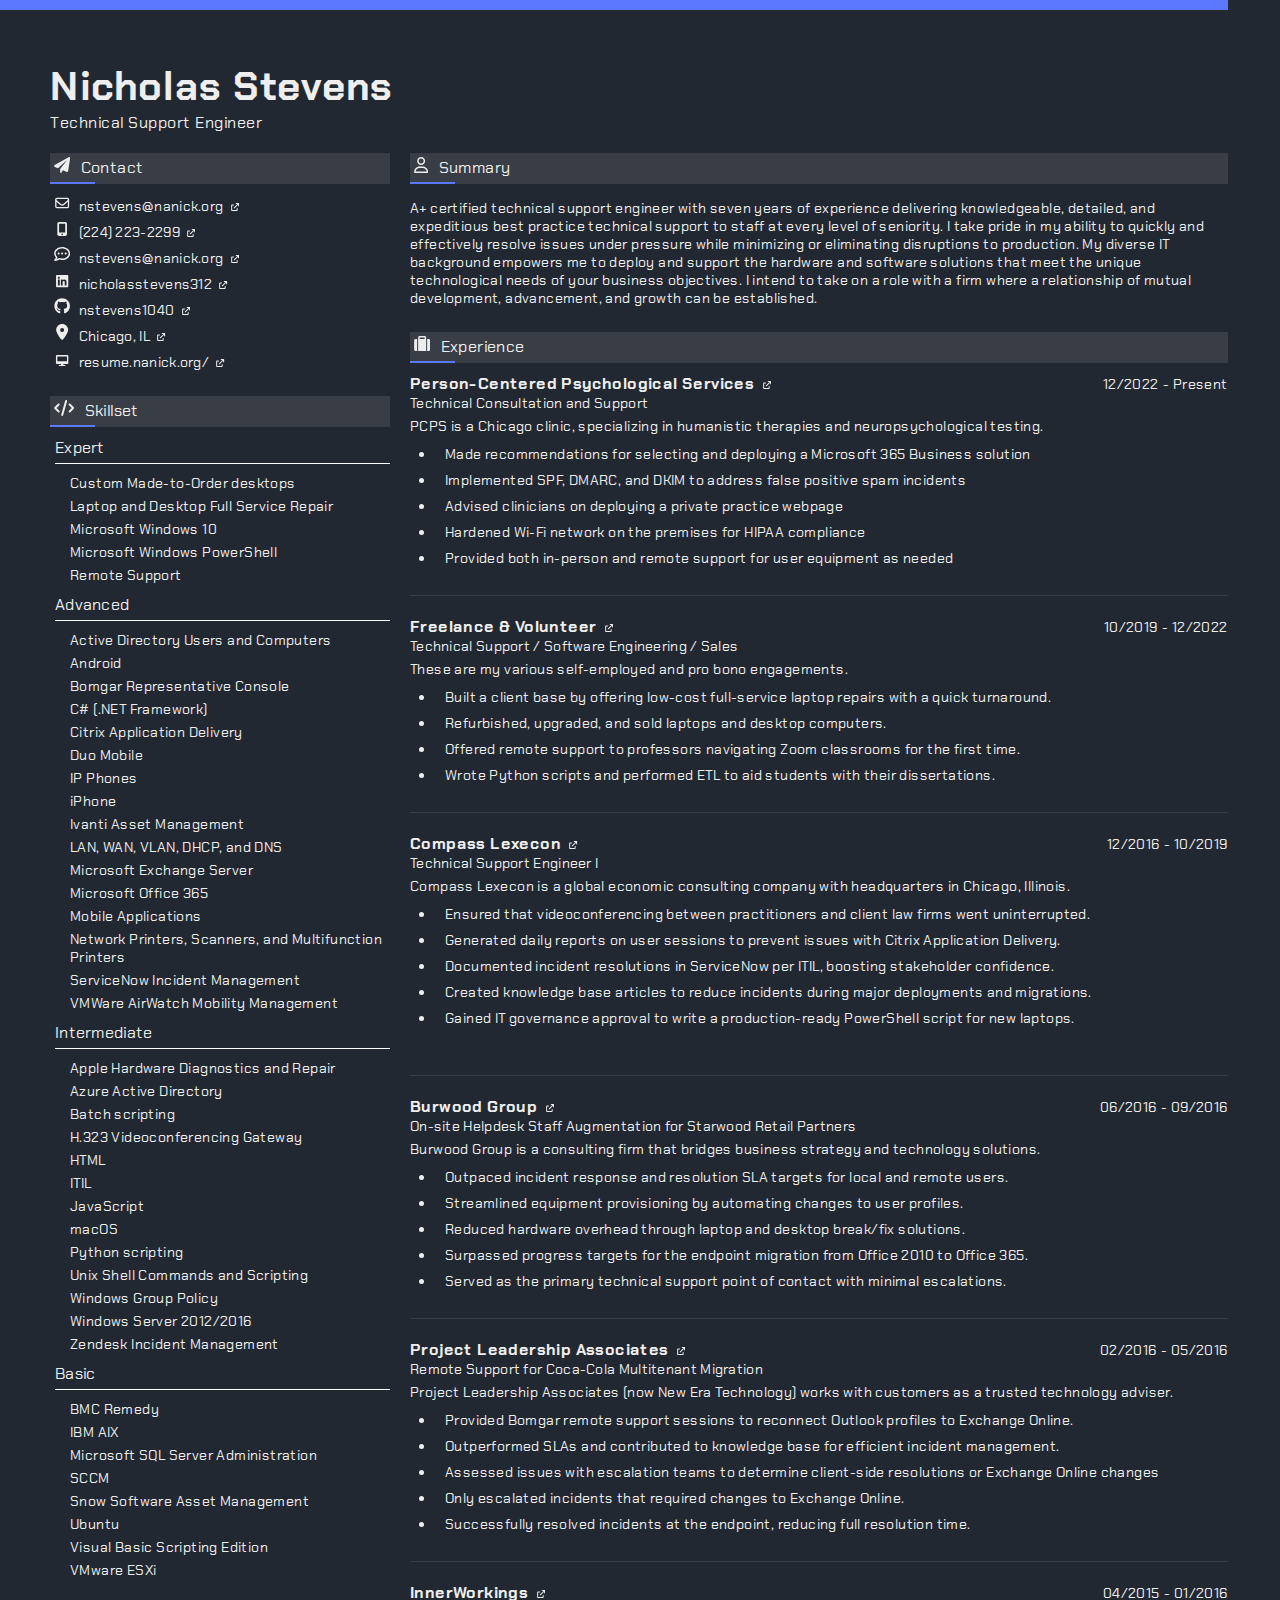
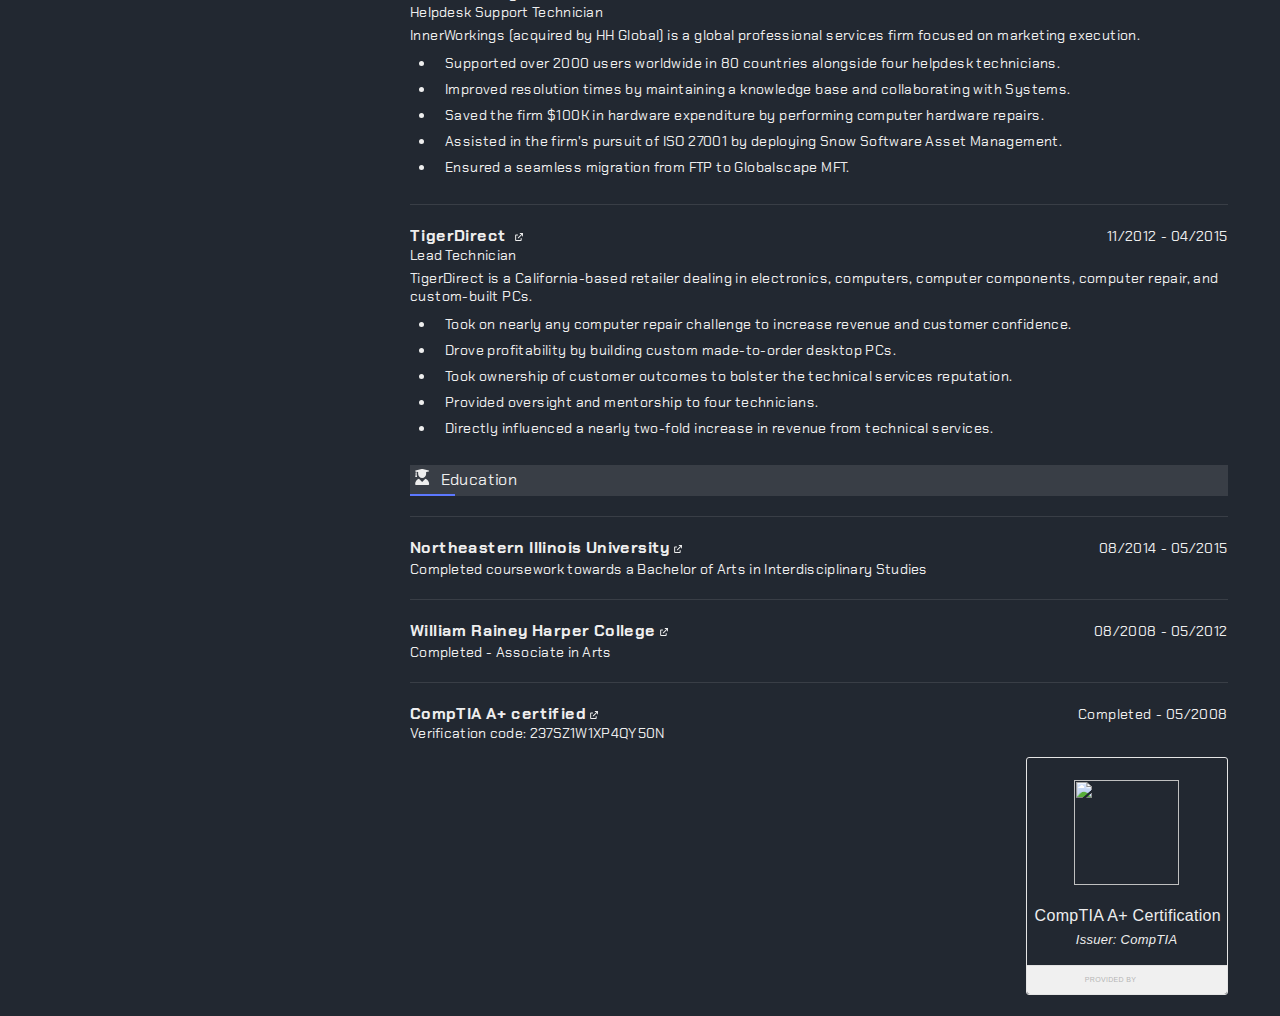
==== index.html @ 6ae489d4 "Update index.html" ====
<!DOCTYPE html>
<html lang="en">
    <head>
        <!-- Global site tag (gtag.js) - Google Analytics -->
        <script async src="https://www.googletagmanager.com/gtag/js?id=UA-203924071-1"></script>
        <script>
            window.dataLayer = window.dataLayer || [];
            function gtag() {
                dataLayer.push(arguments);
            }
            gtag('js', new Date());
            gtag('config', 'UA-203924071-1');
        </script>
        <!-- Google Tag Manager -->
        <script>
            (function(w, d, s, l, i) {
                w[l] = w[l] || [];
                w[l].push({
                    'gtm.start': new Date().getTime(),
                    event: 'gtm.js'
                });
                var f = d.getElementsByTagName(s)[0]
                  , j = d.createElement(s)
                  , dl = l != 'dataLayer' ? '&l=' + l : '';
                j.async = true;
                j.src = 'https://www.googletagmanager.com/gtm.js?id=' + i + dl;
                f.parentNode.insertBefore(j, f);
            }
            )(window, document, 'script', 'dataLayer', 'GTM-K867NHX');
        </script>
        <!-- End Google Tag Manager -->
        <meta charset="utf-8">
        <meta name="viewport" content="width=device-width, minimal-ui">
        <!--meta name="viewport" content="width=device-width,initial-scale=1"-->
        <title>Nicholas Stevens | Technical Support Engineer</title>
        <meta property="og:locale" content="en_US"/>
        <meta property="og:type" content="website"/>
        <meta property="og:title" content="Nicholas Stevens | Technical Support Engineer"/>
        <meta property="og:image" content="https://raw.githubusercontent.com/nstevens1040/resume/master/logo_preview_.png"/>
        <meta property="og:description" content="A+ certified technical support engineer with seven years of experience actively pursuing new opportunities!"/>
        <meta property="og:url" content="https://resume.nanick.org/"/>
        <meta itemprop="image" content="https://raw.githubusercontent.com/nstevens1040/resume/master/logo_preview_.png"/>
        <meta property="article:published_time" content="Thursday, September 14th, 2023, 9:03 PM"/>
        <meta property="article:modified_time" content="Thursday, September 14th, 2023, 9:03 PM"/>
        <meta property="article:tag" content="customer support,support customer support,tech and support,it support engineer,it engineer support,helpdesk tech,technical it support services,technical customer support,technical support and customer support,customer support and technical support,customer support technical support,technical support customer support,support tech,support technical,technical customer service,technical helpdesk support,customer help support,tech helpdesk,laptop technical,customer service computers,it support engineer i,helpdesk engineer,service support engineer,service and support engineer,support engineer role,customer support tech,customer support technical,support engineer to software engineer,engineering helpdesk,help with tech,it help tech,it helpdesk engineer,technical helpdesk,helpdesk support engineer,it support engineer role,support technical engineer,technical customer support engineer,technical and helpdesk support,tech helpdesk in,it support to software engineer,computer support engineer,laptop support engineer,from it support to software engineer,customer service roles in tech,technical support is,technical and support,it helpdesk support engineer,helpdesk tech com,customer service to tech,technical client support,computer help * tech,computer help tech,it support for engineering,support tech com,technical computer help"/>
        <meta property="twitter:locale" content="en_US"/>
        <meta property="twitter:type" content="article"/>
        <meta property="twitter:title" content="Nicholas Stevens | Technical Support Engineer"/>
        <meta property="twitter:description" content="A+ certified technical support engineer with seven years of experience actively pursuing new opportunities!"/>
        <meta property="twitter:url" content="https://resume.nanick.org/"/>
        <meta property="twitter:domain" content="resume.nanick.org"/>
        <meta name="twitter:card" content="summary_large_image"/>
        <meta name="twitter:image" content="https://raw.githubusercontent.com/nstevens1040/resume/master/logo_preview_.png"/>
        <meta name="title" content="Nicholas Stevens | Technical Support Engineer"/>
        <meta name="description" content="A+ certified technical support engineer with seven years of experience actively pursuing new opportunities!"/>
        <meta name="keywords" content="customer support,support customer support,tech and support,it support engineer,it engineer support,helpdesk tech,technical it support services,technical customer support,technical support and customer support,customer support and technical support,customer support technical support,technical support customer support,support tech,support technical,technical customer service,technical helpdesk support,customer help support,tech helpdesk,laptop technical,customer service computers,it support engineer i,helpdesk engineer,service support engineer,service and support engineer,support engineer role,customer support tech,customer support technical,support engineer to software engineer,engineering helpdesk,help with tech,it help tech,it helpdesk engineer,technical helpdesk,helpdesk support engineer,it support engineer role,support technical engineer,technical customer support engineer,technical and helpdesk support,tech helpdesk in,it support to software engineer,computer support engineer,laptop support engineer,from it support to software engineer,customer service roles in tech,technical support is,technical and support,it helpdesk support engineer,helpdesk tech com,customer service to tech,technical client support,computer help * tech,computer help tech,it support for engineering,support tech com,technical computer help"/>
        <meta name="abstract" content="A+ certified technical support engineer with seven years of experience actively pursuing new opportunities!"/>
        <meta name="classification" content="Nicholas Stevens | Technical Support Engineer"/>
        <meta name="format-detection" content="telephone=yes"/>
        <meta name="HandheldFriendly" content="True"/>
        <meta name="MobileOptimized" content="320"/>
        <meta http-equiv="Content-Style-Type" content="text/css"/>
        <meta http-equiv="Content-Script-Type" content="application/javascript"/>
        <meta http-equiv="X-UA-Compatible" content="IE=edge"/>
        <meta name="date" content="Sep. 14, 2023"/>
        <meta name="search_date" content="2023-09-14"/>
        <meta name="revised" content="Thursday, September 14th, 2023, 9:03 PM"/>
        <meta name="rating" content="General"/>
        <meta name="revisit-after" content="1 days"/>
        <meta name="target" content="all"/>
        <meta name="robots" content="index, follow"/>
        <meta http-equiv="Content-Type" content="text/html; charset=utf-8"/>
        <meta name="language" content="English"/>
        <meta name="copyright" content="Copyright 2023"/>
        <meta http-equiv="cache-control" content="no-cache"/>
        <meta http-equiv="Pragma" content="no-cache"/>
        <!--link rel="manifest" href="./app.manifest"-->
        <link rel="icon" href="[data-uri]">
        <meta property="article:author" content="Nicholas Stevens"/>
        <meta property="fb:app_id" content="353552240127622"/>
        <meta name="reply-to" content="nstevens@nanick.org">
        <meta name="city" content="Chicago">
        <meta name="country" content="USA">
        <meta name="distribution" content="global">
        <meta name="author" content="Nicholas Stevens, nstevens@nanick.org">
        <!--script type="application/javascript">
            document.addEventListener("DOMContentLoaded", ()=>{
                if ('serviceWorker'in navigator) {
                    navigator.serviceWorker.register('./sw.js').then(()=>{
                        console.log('Service Worker Registered');
                    }
                    );
                }
                let deferredPrompt;
                const addBtn = document.querySelector('.add-button');
                addBtn.style.display = 'none';
                //window.addEventListener('beforeinstallprompt', (e) => {
                //e.preventDefault();
                //deferredPrompt = e;
                //addBtn.style.display = 'block';
                //addBtn.addEventListener('click', () => {
                //addBtn.style.display = 'none';
                //deferredPrompt.prompt();
                //deferredPrompt.userChoice.then((choiceResult) => {
                //  if (choiceResult.outcome === 'accepted') {
                //    console.log('User accepted the A2HS prompt');
                //  } else {
                //    console.log('User dismissed the A2HS prompt');
                //  }
                //  deferredPrompt = null;
                //});
                //});
                //});
            }
            );
        </script-->
        <style>
            @font-face {
                font-family: 'Chakra Petch';
                font-style: normal;
                font-weight: 400;
                src: url("[data-uri]");
                /* IE9 Compat Modes */
                src: local(''), url('[data-uri]?#iefix') format('embedded-opentype'), /* IE6-IE8 */ url('[data-uri]') format('woff2'), /* Super Modern Browsers */ url('[data-uri]') format('woff'), /* Modern Browsers */ url('[data-uri]') format('truetype'), /* Safari, Android, iOS */ url('[data-uri]#ChakraPetch') format('svg');
                /* Legacy iOS */
            }
            @font-face {
                font-family: 'Chakra Petch';
                font-style: normal;
                font-weight: 700;
                src: url('[data-uri]');
                /* IE9 Compat Modes */
                src: local(''), url('[data-uri]?#iefix') format('embedded-opentype'), /* IE6-IE8 */ url('[data-uri]') format('woff2'), /* Super Modern Browsers */ url('[data-uri]') format('woff'), /* Modern Browsers */ url('[data-uri]') format('truetype'), /* Safari, Android, iOS */ url('[data-uri]#ChakraPetch') format('svg');
                /* Legacy iOS */
            }
            body {
                font-family: "Chakra Petch";
                font-weight: 400;
                /*background: rgb(57, 62, 70);*/
                background: #222831;
                /* background: #f8f8f8; */
                /* margin: 50px 0 100px; */
                margin: 0;
                letter-spacing: .3px;
                color: #39424B;
                width: 92vw;
                /* page-break-inside: avoid; */
            }
            #embedded-badge-c39e906f-0c99-4de5-8a5c-16847416fbd4 {
                height: 0px;
            }
            #badgecntnr {
                margin-top: 15px;
                display: block;
                margin-right: 0px;
                margin-left: auto;
                border: 1px solid #e5e5e5;
                color: #eeeeee;
                font-family: Helvetica, Arial, "Lucida Grande", sans-serif;
                font-size: .88rem;
                padding: 22px 0 0;
                text-align: center;
                -moz-border-radius: 3px;
                -webkit-border-radius: 3px;
                border-radius: 3px;
                max-width: 200px;
            }
            #badge {
                color: #eeeeee;
                text-align: center;
                margin: 0;
                padding: 0;
                border: 0;
                font: inherit;
                vertical-align: baseline;
            }
            #badge > a {
                text-align: center;
                margin: 0;
                padding: 0;
                border: 0;
                font: inherit;
                vertical-align: baseline;
                text-decoration: none;
            }
            #badge > a > img {
                text-align: center;
                width: 105px;
                aspect-ratio: auto 105 / 105;
                height: 105px;
                padding: 0;
                border: 0;
                font: inherit;
                vertical-align: baseline;
                margin: 0 0 22px;
            }
            #badge-name {
                text-align: center;
                padding: 0;
                border: 0;
                font: inherit;
                vertical-align: baseline;
                color: #eeeeee;
                display: block;
                font-size: 1rem;
                line-height: 1.1em;
                margin: 0 8px 8px;
                white-space: nowrap;
            }
            #badge-issuer {
                text-align: center;
                padding: 0;
                border: 0;
                font: inherit;
                vertical-align: baseline;
                color: #eeeeee;
                font-size: .81rem;
                font-style: italic;
                line-height: 1.1em;
                margin: 0 8px;
                max-width: 100%;
                overflow: hidden;
            }
            #provided {
                text-align: center;
                padding: 0;
                border: 0;
                font: inherit;
                vertical-align: baseline;
                background: #f0f0f0;
                border-top: 1px solid #e2e2e2;
                color: #b6b6b6;
                font-size: .44rem;
                line-height: 28px;
                margin: 18px 0 0;
                text-transform: uppercase;
                border-radius: 0 0 3px 3px;
            }
            #providedby {
                text-align: center;
                text-transform: uppercase;
                margin: 0;
                padding: 0;
                border: 0;
                font: inherit;
                vertical-align: baseline;
                color: #b6b6b6;
                text-decoration: none;
            }
            #credlyspan {
                text-align: center;
                text-transform: uppercase;
                color: #b6b6b6;
                margin: 0;
                padding: 0;
                border: 0;
                font: inherit;
                background-image: url(https://cdn.credly.com/assets/embed/credly-logo-gray-26f3f001281023f5109a67c9cc22c7005fa66a0619e37607a59d47c5c0efc872.svg);
                background-size: 30px 14px;
                background-position: left 6px;
                background-repeat: no-repeat;
                display: inline-block;
                height: 28px;
                text-indent: -99999px;
                vertical-align: middle;
                width: 30px;
            }
            h1, h2, h3, h4, h5, h6 {
                /* text-transform: uppercase; */
                margin: 0;
            }
            h1, h2, h3, h4, h5 {
                /* text-transform: uppercase; */
                margin: 0;
            }
            h1 {
                font-family: "Chakra Petch";
                font-weight: 700;
                font-size: 40px;
                letter-spacing: 1px;
            }
            h2 {
                font-family: "Chakra Petch";
                font-weight: 400;
                font-size: 16px;
                letter-spacing: .5px;
            }
            h3 {
                font-family: "Chakra Petch";
                font-weight: 400;
                font-size: 16px;
                letter-spacing: .4px;
                padding-top: 4px;
                padding-left: 2px;
                padding-right: 2px;
            }
            h3.bold {
                font-weight: 700;
            }
            h4 {
                font-family: "Chakra Petch";
                font-weight: 400;
                font-size: 14px;
            }
            h4.bold {
                font-weight: 700;
            }
            h5 {
                font-family: "Chakra Petch";
                font-weight: 400;
                font-size: 16px;
            }
            h5.italic {
                font-style: normal;
            }
            h6 {
                font-family: "Chakra Petch";
                font-weight: 400;
                font-size: 14px;
            }
            a {
                color: inherit;
                text-decoration: inherit;
            }
            a:hover, a:hover > i.fa-external-link, .info-tag-container a:hover .fa.fa-external-link {
                color: #2895F1;
            }
            .about-small-container {
                display: none;
            }
            a .fa-external-link {
                font-size: 8px;
                margin-left: 2px;
                vertical-align: text-top;
                color: #999;
            }
            p, li {
                font-weight: 400;
                font-size: 14px;
                /* font-size: 13px;
                font-weight: 200; */
                letter-spacing: .4px;
            }
            blockquote {
                font-size: 11px;
                font-family: "Chakra Petch";
                font-weight: 400;
                font-style: italic;
                margin: 10px 25px;
            }
            em {
                color: #999;
            }
            ul {
                margin: 10px 0 0;
                -webkit-padding-start: 25px;
                padding-inline-start: 25px; }
            ul li {
                padding-left: 10px;
            }
            ul.minimal {
                list-style: none;
                padding: 0;
            }
            ul.minimal li {
                margin-bottom: 3px;
                padding-left: 0;
            }
            ul.small li {
                margin-bottom: 5px;
                padding-left: 15px;
            }
            ul.small {
                list-style: none;
                padding: 0;
            }
            .skillbox {
                max-width: 380px;
                margin: 5px 0px 10px 5px;
                border-top: 1px solid #FFFFFF;
            }
            .skilllevel {
                margin: 10px 0px 0px 5px;
            }
            ul.two-column {
                -webkit-column-count: 2;
                -webkit-column-gap: 28px;
                -moz-column-count: 2;
                column-count: 2;
                -moz-column-gap: 28px;
                column-gap: 28px;
            }
            ul.two-column li {
                padding-left: 0;
                padding-bottom: 5px;
            }
            .container {
                padding-top: 20px;
                /* page-break-before: auto;
                page-break-after: auto; */
            }
            .skill {
                --fa-font-brands: normal 400 1em/1 "Font Awesome 6 Brands";
                --fa-font-regular: normal 400 1em/1 "Font Awesome 6 Free";
                --fa-font-solid: normal 900 1em/1 "Font Awesome 6 Free";
                font-family: "Chakra Petch";
                font-weight: 400;
                letter-spacing: .3px;
                color: #eeeeee;
                word-wrap: break-word;
                page-break-inside: avoid;
                /* padding-top: 20px; */
            }
            .keyline {
                width: 45px;
                /* margin: 8px 0 10px; */
                margin: 4px 0 10px;
                /* border-top: 1px solid #FF5701; */
                border-top: 2px solid #5C78FF;
            }
            .pull-left {
                float: left;
            }
            h3.bold.pull-left {
                padding: 0px 0px 0px 0px;
            }
            .pull-right {
                float: right;
            }
            h3.italic.pull-right {
                padding: 0;
            }
            .display-block {
                display: block;
            }
            .display-inline {
                display: inline;
            }
            .clearfix:after {
                content: "";
                display: table;
                clear: both;
            }
            .profile-pic img {
                height: 150px;
                width: 120px;
                border-radius: 10%;
                padding: 2px;
                border: 2px solid #FF5701;
                object-fit: cover;
                background: #FFFFFF;
                float: right;
            }
            .summary {
                font-weight: 400;
                font-size: 14px;
                margin: 5px 0 5px;
            }
            /* Layouts */
            .page {
                background: #222831;
                color: #eeeeee;
                /* width: 612px;*/
                min-height: 792px;
                display: block;
                margin: 0 auto;
                border-top: 10px solid #5C78FF;
                /* padding: 36px 22px 30px 34px;*/
                padding: 50px 0px 0px 50px;
                /* 50px calc(50px + 10%);*/
                /* box-shadow: 0 1px 10px rgba(0, 0, 0, 0.5); */
                width: 100%;
            }
            .page:after {
                content: "";
                display: table;
                clear: both;
            }
            .page1 {
                background: #222831;
                color: #eeeeee;
                /* min-height: 792px; */
                display: block;
                margin: 0 auto;
                /* border-top: 10px solid #5C78FF;
                padding: 50px;
                box-shadow: 0 1px 10px rgba(0, 0, 0, 0.5); */
            }
            div.work-container:nth-child(2) > div:nth-child(1) > section:nth-child(2) {
                margin-top: 0;
                padding-top: 0;
                border-top: none;
            }
            /* .page1:after {
                content: "";
                display: table;
                clear: both;
            } */
            .page2 {
                background: #222831;
                color: #eeeeee;
                /* min-height: 792px; */
                display: block;
                margin: 0 auto;
                /* padding: 50px;
                box-shadow: 0 1px 10px rgba(0, 0, 0, 0.5); */
            }
            /* .page2:after {
                content: "";
                display: table;
                clear: both;
            } */
            .page3 {
                background: #222831;
                color: #eeeeee;
                /* min-height: 792px; */
                display: block;
                margin: 0 auto 0 auto;
                padding-bottom: 0px;
                /* padding: 50px;
                box-shadow: 0 1px 10px rgba(0, 0, 0, 0.5); */
            }
            /* .page3:after {
                content: "";
                display: table;
                clear: both;
            } */
            .left-column, .profile-header {
                float: left;
                /* width: 60px; */
                width: 340px;
                /* margin-right: 20px; */
                margin-right: 20px;
                word-wrap: break-word;
            }
            .right-column, .profile-pic {
                width: auto;
                overflow: hidden;
                /* max-width: 950px; */
                max-width: 1100px;
                /* margin-right: 50px; */
                margin: 0 auto;
            }
            .item {
                /* margin-bottom: 15px; */
                margin-top: 20px;
                padding-top: 20px;
                border-top: 1px solid #393e46;
                page-break-inside: avoid;
                page-break-before: avoid;
                page-break-after: auto;
            }
            .title {
                background-color: #393e46;
                page-break-inside: avoid;
                page-break-after: avoid;
                page-break-before: avoid;
            }
            .title > i {
                float: left;
                padding-top: 4px;
                padding-left: 4px;
                padding-right: 4px;
            }
            .right-column > .container > .title {
                margin-bottom: 15px;
            }
            .gpa {
                border: 1px solid #FFFFFF;
                border-radius: 35%;
                padding: 2px;
                margin-left: 5px;
            }
            .skills-alt {
                display: none;
            }
            .about-alt-container {
                display: none;
            }
            .skillsection {
                --fa-font-brands: normal 400 1em/1 "Font Awesome 6 Brands";
                --fa-font-regular: normal 400 1em/1 "Font Awesome 6 Free";
                --fa-font-solid: normal 900 1em/1 "Font Awesome 6 Free";
                font-family: "Chakra Petch";
                font-weight: 400;
                letter-spacing: .3px;
                color: #eeeeee;
                word-wrap: break-word;
                /* margin-top: 20px;
                padding-top: 20px; */
                border-top: 1px solid #393e46;
            }
            /* .column1, .column2 {
                display: inline;
            } */
            .column1 {
                /* max-width: 185px; */
                float: left;
                padding: 0px;
                margin: 0px;
            }
            .column2 {
                max-width: 580px;
                margin: 0px 0px 0px 295px;
                padding: 0px;
            }
            .twocolumn {
                margin: 0px;
                padding: 0px;
            }
            .info-tag-container {
                page-break-inside: avoid;
            }
            .skillitem {
                padding: 0px 0px 3px 0px;
            }
            @media only screen and (max-width: 1507px) {
                .item > ul > li {
                    padding: 0px 0px 8px 10px;
                }
            }
            @media only screen and (max-width: 910px) {
                /* .itcright {
                    margin-left: 195px;
                }
                .column2 {
                    margin-left: 195px;
                } *//* #contact-list-alt {
                    padding-inline-start: 0px;
                    -webkit-column-count: 3;
                    -moz-column-count: 3;
                    column-count: 3;
                    column-gap: 15px;
                    -moz-column-gap: 15px;
                    column-width: 180px;
                    -moz-column-width: 180px;
                }
                #contact-list-alt li {
                    display: inline-block;
                    padding-left: 0px;
                    height: 18.91px;
                } */.empty {
                    display: block;
                }
                .last {
                    display: none;
                }
                .column1 {
                    max-width: 250px;
                    float: left;
                    padding: 0px;
                    margin: 0px;
                }
                .column2 {
                    max-width: 650px;
                    /* margin: 0px 0px 0px 365px; */
                    margin: 0px 0px 0px 265px;
                    padding: 0px;
                }
                .profile-header {
                    float: left;
                    width: 220px;
                    /* width: 340px; */
                    margin-right: 5px;
                    /* margin-right: 50px; */
                    word-wrap: break-word;
                }
                /* .column2 {
                    max-width: 580px;
                    margin: 0px 0px 0px 295px;
                    padding: 0px;
                } */
                .about-alt-container {
                    display: block;
                }
                .about-container {
                    display: none;
                }
                .skilllevel {
                    margin-block-end: 0px; margin-block-start: 0px; margin-inline-end: 0px; margin-inline-start: 0px; margin: 0px 0px 0px 5px;
                }
                /* .page {
                    padding: 35px;
                } */
                .page1 {
                    padding: 35px 35px 0 35px;
                }
                .page2 {
                    padding: 0 35px 0 35px;
                }
                .page3 {
                    padding: 0 35px 35px 35px;
                }
                .left-column, .right-column {
                    width: 100%;
                    margin: 0;
                }
                .skills-container {
                    display: none;
                }
                .skills-alt {
                    display: block;
                }
                .skills-alt > section > ul > li /*,.languages-container > ul > li */
                {
                    display: inline;
                }
                .skills-alt > section > ul > li > h6 /*,.languages-container > ul > li > h6 */
                {
                    padding-right: 10px;
                    display: inline;
                }
                .info-tag-container .info-text {
                    font-size: 13px !important;
                }
                .info-tag-container {
                    white-space: nowrap;
                }
                h3 {
                    font-size: 16px !important;
                }
                h4 {
                    font-size: 14px !important;
                }
                h6 {
                    font-size: 14px;
                }
                p, li {
                    font-size: 14px;
                }
                .item {
                    margin-top: 20px;
                    padding-top: 10px;
                    page-break-inside: avoid;
                    page-break-before: avoid;
                    page-break-after: auto;
                }
                h6.skillitem {
                    font-size: 12px;
                }
            }
            @media only screen and (max-width: 680px) {
                /* .itcright {
                    float: left;
                } */.empty {
                    display: block;
                }
                .last {
                    display: none;
                }
                .column1 {
                    max-width: 185px;
                    float: left;
                    padding: 0px;
                    margin: 0px;
                }
                .column2 {
                    max-width: 580px;
                    margin: 0px 0px 0px 215px;
                    padding: 0px;
                }
                /* .page {
                    width: 400px;
                } */
                html,body {
                    width: 100vw;
                }
                .page1 {
                    width: 480px;
                }
                .page2 {
                    width: 480px;
                }
                .page3 {
                    width: 480px;
                }
                .page {
                    width: 480px;
                    margin: 0;
                    padding: 0;
                }
                span.info-text {
                    font-size: 8px;
                }
                .about-alt-container {
                    display: none;
                }
                .about-container {
                    display: block;
                }
                h5 {
                    font-size: 14px;
                }
                h6.skillitem {
                    font-size: 12px;
                }
            }
            .startDate {
                font-size: 14px;
            }
            .endDate {
                font-size: 14px;
            }
            @media print {
                #pixelgif {
                    height: 0px;
                }
                .item:first-child, .title + .item {
                    margin-top: 0;
                    padding-top: 0;
                    border-top: none;
                }
                #badgecntnr {
                    margin-top: 10px;
                    display: block;
                    margin-right: 0px;
                    margin-left: auto;
                    border: 1px solid #000;
                    color: #000;
                    font-family: Helvetica, Arial, "Lucida Grande", sans-serif;
                    font-size: .88rem;
                    padding: 22px 0 0;
                    text-align: center;
                    -moz-border-radius: 3px;
                    -webkit-border-radius: 3px;
                    border-radius: 3px;
                    max-width: 160px;
                    max-height: 172px
                }
                h6.skillitem {
                    font-size: 11px;
                }
                #badge {
                    color: #000;
                    text-align: center;
                    margin: 0;
                    padding: 0;
                    border: 0;
                    font: inherit;
                    vertical-align: baseline;
                }
                #badge > a {
                    text-align: center;
                    margin: 0;
                    padding: 0;
                    border: 0;
                    font: inherit;
                    vertical-align: baseline;
                    text-decoration: none;
                }
                #badge > a > img {
                    text-align: center;
                    width: 84px;
                    aspect-ratio: auto 84 / 84;
                    height: 84px;
                    padding: 0;
                    border: 0;
                    font: inherit;
                    vertical-align: baseline;
                    margin: 0 0 22px;
                }
                #badge-name {
                    text-align: center;
                    padding: 0;
                    border: 0;
                    font: inherit;
                    vertical-align: baseline;
                    color: #000;
                    display: block;
                    font-size: 0.77rem;
                    line-height: 0.88em;
                    margin: 0 5px 5px;
                    white-space: nowrap;
                    min-width: 150px;
                }
                #badge-issuer {
                    text-align: center;
                    padding: 0;
                    border: 0;
                    font: inherit;
                    vertical-align: baseline;
                    color: #000;
                    font-size: 0.648rem;
                    font-style: italic;
                    line-height: 0.88em;
                    margin: 0 5px;
                    max-width: 100%;
                    overflow: hidden;
                }
                #provided {
                    text-align: center;
                    padding: 0;
                    border: 0;
                    font: inherit;
                    vertical-align: baseline;
                    background: #f0f0f0;
                    border-top: 1px solid #e2e2e2;
                    color: #000;
                    font-size: 0.352rem;
                    line-height: 22.4px;
                    margin: 12px 0 0;
                    text-transform: uppercase;
                    border-radius: 0 0 3px 3px;
                }
                #providedby {
                    text-align: center;
                    text-transform: uppercase;
                    margin: 0;
                    padding: 0;
                    border: 0;
                    font: inherit;
                    vertical-align: baseline;
                    color: #000;
                    text-decoration: none;
                }
                #credlyspan {
                    text-align: center;
                    text-transform: uppercase;
                    color: #000;
                    margin: 0;
                    padding: 0;
                    border: 0;
                    font: inherit;
                    background-image: url(https://cdn.credly.com/assets/embed/credly-logo-gray-26f3f001281023f5109a67c9cc22c7005fa66a0619e37607a59d47c5c0efc872.svg);
                    background-size: 24px 11.2px;
                    background-position: left 6px;
                    background-repeat: no-repeat;
                    display: inline-block;
                    height: 22.4px;
                    text-indent: -99999px;
                    vertical-align: middle;
                    width: 24px;
                }
                .item > ul > li {
                    padding: 0px 0px 8px 0px;
                }
                .empty {
                    display: none;
                }
                .skillbox {
                    border-top: 1px solid black;
                }
                .about-alt-container {
                    display: block;
                }
                .about-container {
                    display: none;
                }
                body {
                    margin: 0;
                    background: #FFFFFF;
                    color: #000;
                }
                main {
                    background: #FFFFFF !important;
                    color: black !important;
                    padding: 0px 0px 0px 0px !important;
                }
                /* .page {
                    color: #000;
                    width: 100%;
                    height: 100%;
                    margin: 0;
                    padding: 35px 0 35px;
                    /* 35px  35px;
                    box-shadow: none;
                } */
                .page1 {
                    color: #000;
                    width: 100%;
                    height: 100%;
                    margin: 0;
                    padding: 35px 0 35px;
                    /* 35px  35px; */
                    box-shadow: none;
                }
                .page2 {
                    color: #000;
                    width: 100%;
                    height: 100%;
                    margin: 0;
                    padding: 35px 0 35px;
                    /* 35px  35px; */
                    box-shadow: none;
                }
                .page3 {
                    color: #000;
                    width: 100%;
                    height: 100%;
                    margin: 0;
                    padding: 35px 0 35px;
                    /* 35px  35px; */
                    box-shadow: none;
                }
                .title {
                    background-color: #393e46;
                    color: #FFFFFF;
                }
                .keyline {
                    width: 45px;
                    margin: 4px 0 10px;
                    border-top: 2px solid #5C78FF;
                }
                .page1 .resume-header, .page1 .resume-content {
                    padding: 0px 0px 0px 0px;
                }
                .page2 .resume-header, .page2 .resume-content {
                    padding: 0px 0px 0px 0px;
                }
                .page3 .resume-header, .page3 .resume-content {
                    padding: 0px 0px 0px 0px;
                }
                /* .page .resume-header, .page .resume-content {
                    padding: 0px 0px 0px 0px;
                } */
                .container > section {
                    page-break-inside: avoid;
                }
                .left-column {
                    width: 250px;
                }
                .fa-external-link {
                    display: none;
                }
                .gpa {
                    border: 1px solid #393e46;
                    margin-left: 10px;
                }
                .skilllevel {
                    margin-block-end: 0px; margin-block-start: 0px; margin-inline-end: 0px; margin-inline-start: 0px; margin: 0px 0px 0px 5px;
                }
                /* .page {
                    padding: 0px 0px 0px 0px;
                } */
                .page1 {
                    padding: 0px 0px 0px 0px;
                }
                .page2 {
                    padding: 0px 0px 0px 0px;
                }
                .page3 {
                    padding: 0px 0px 0px 0px;
                }
                .left-column, .right-column {
                    width: 100%;
                    margin: 0;
                }
                .skills-container {
                    display: none;
                }
                .skills-alt {
                    display: block;
                    background: white;
                    color: black;
                }
                .skills-alt > section > ul > li {
                    display: inline;
                }
                .skills-alt > section > ul > li > h6 {
                    padding-right: 10px;
                    display: inline;
                }
                .info-tag-container .info-text {
                    font-size: 10.8333333333333px !important;
                }
                .item {
                    padding-top: 10px;
                    margin: 20px 0px 10px 0px;
                }
                .skill {
                    --fa-font-brands: normal 400 1em/1 "Font Awesome 6 Brands";
                    --fa-font-regular: normal 400 1em/1 "Font Awesome 6 Free";
                    --fa-font-solid: normal 900 1em/1 "Font Awesome 6 Free";
                    font-family: "Chakra Petch";
                    font-weight: 400;
                    letter-spacing: .3px;
                    color: black;
                    word-wrap: break-word;
                    page-break-inside: avoid;
                }
                .startDate {
                    font-size: 12px;
                }
                .endDate {
                    font-size: 12px;
                }
                .resume-content {
                    max-width: 850px;
                }
                .column1 {
                    max-width: 350px;
                }
                .column2 {
                    margin: 0px 0px 0px 365px;
                    max-width: 650px;
                    padding: 0px;
                }
                p, li {
                    font-weight: 400;
                    font-size: 13px;
                    /* font-size: 13px;
                    font-weight: 200; */
                    letter-spacing: .4px;
                }
                h1 {
                    font-family: "Chakra Petch";
                    font-weight: 700;
                    font-size: 37px;
                    letter-spacing: 1px;
                }
                h2 {
                    font-family: "Chakra Petch";
                    font-weight: 400;
                    font-size: 15px;
                    letter-spacing: .5px;
                }
                h3 {
                    font-family: "Chakra Petch";
                    font-weight: 400;
                    font-size: 15px;
                    letter-spacing: .4px;
                    padding-top: 4px;
                    padding-left: 2px;
                    padding-right: 2px;
                }
                h4 {
                    font-family: "Chakra Petch";
                    font-weight: 400;
                    font-size: 13px;
                }
                h5 {
                    font-family: "Chakra Petch";
                    font-weight: 400;
                    font-size: 15px;
                }
                h6 {
                    font-family: "Chakra Petch";
                    font-weight: 400;
                    font-size: 13px;
                }
            }
            /* Components */
            .info-tag-container {
                margin-bottom: 5px;
                white-space: nowrap;
            }
            .info-tag-container .fa {
                font-size: 14px;
                width: 12px;
                margin-right: 5px;
                text-align: center;
                vertical-align: middle;
            }
            .info-tag-container .fa.fa-map-marker {
                font-size: 16px;
            }
            .info-tag-container .fa.fa-mobile {
                font-size: 18px;
            }
            .info-tag-container .fa.fa-envelope-o {
                font-size: 12px;
            }
            .info-tag-container .fa.fa-desktop {
                font-size: 11px;
            }
            .info-tag-container .fa.fa-external-link {
                width: auto;
                font-size: 8px;
                margin-left: 2px;
                vertical-align: text-top;
                color: #999;
            }
            .info-tag-container .info-text {
                font-size: 14px !important;
                display: inline;
                vertical-align: middle;
                /* text-transform: uppercase; */
                /* width: 139px; */
            }
            .references-container .fa {
                font-size: 14px;
            }
            .inline-block {
                display: inline-block;
            }
            svg {
                margin: 0px 4px 0px 4px;
            }
            #pixelgif {
                opacity: 0;
                height: 0px;
            }
            .add-button {
                position: absolute;
                top: 1px;
                left: 1px;
            }
            #contact-list-alt {
                width: 100%;
            }
            @page {
                margin: 0.3in 0.3in 0in 0.3in;
                size: A4;
                border-top: 2px solid #FFFFFF;
            }
        </style>
        <!-- Meta Pixel Code -->
        <script>
            !function(f, b, e, v, n, t, s) {
                if (f.fbq)
                    return;
                n = f.fbq = function() {
                    n.callMethod ? n.callMethod.apply(n, arguments) : n.queue.push(arguments)
                }
                ;
                if (!f._fbq)
                    f._fbq = n;
                n.push = n;
                n.loaded = !0;
                n.version = '2.0';
                n.queue = [];
                t = b.createElement(e);
                t.async = !0;
                t.src = v;
                s = b.getElementsByTagName(e)[0];
                s.parentNode.insertBefore(t, s)
            }(window, document, 'script', 'https://connect.facebook.net/en_US/fbevents.js');
            fbq('init', '1855278087994475');
            fbq('track', 'PageView');
        </script>
        <noscript>
            <img height="1" width="1" style="display:none" src="https://www.facebook.com/tr?id=1855278087994475&ev=PageView&noscript=1"/>
        </noscript>
        <!-- End Meta Pixel Code -->
        <script type="application/ld+json">
            {
                "@context": "https://schema.org",
                "@graph": [
                    {
                        "@type": "WebPage",
                        "@id": "https://resume.nanick.org/",
                        "url": "https://resume.nanick.org/",
                        "specialty": "Nicholas Stevens is an A+ certified technical support engineer with seven years of experience delivering knowledgeable, detailed, and expeditious best practice technical support to staff at every level of seniority.",
                        "mainContentOfPage": {
                            "@context": "http://schema.org/",
                            "@type": "WebPageElement",
                            "@id": "https://resume.nanick.org/#WebPageElement",
                            "cssSelector": ".body-content"
                        },
                        "name": "Nicholas Stevens | Technical Support Engineer",
                        "isPartOf": {
                            "@id": "https://resume.nanick.org/#website"
                        },
                        "about": {
                            "@id": "https://resume.nanick.org/#Person"
                        },
                        "primaryImageOfPage": {
                            "@id": "https://resume.nanick.org/#primaryimage"
                        },
                        "image": {
                            "@id": "https://resume.nanick.org/#primaryimage"
                        },
                        "datePublished": "2022-12-09T04:25:57+00:00",
                        "dateModified": "2022-12-09T04:25:57+00:00",
                        "lastReviewed": "2022-12-09T04:25:57+00:00",
                        "description": "A+ certified technical support engineer with seven years of experience delivering knowledgeable, detailed, and expeditious best practice technical support to staff at every level of seniority.",
                        "inLanguage": "en-US",
                        "potentialAction": [
                            {
                                "@type": "ReadAction",
                                "@id": "https://resume.nanick.org/#ReadAction",
                                "target": [
                                    "https://resume.nanick.org/"
                                ]
                            }
                        ],
                        "audience": {
                            "@type": "Audience",
                            "@id": "https://resume.nanick.org/#Audience",
                            "name": "Talent Acquisition"
                        },
                        "author": {
                            "@type": "person",
                            "@id": "https://resume.nanick.org/#Person",
                            "name": "Nicholas Stevens",
                            "url": "https://resume.nanick.org/",
                            "hasCredential": [
                                {
                                    "@type": "EducationalOccupationalCredential",
                                    "@id": "https://resume.nanick.org/#EducationalOccupationalCredential",
                                    "credentialCategory": "Associate degree"
                                },
                                {
                                    "@type": "EducationalOccupationalCredential",
                                    "@id": "https://resume.nanick.org/#EducationalOccupationalCredential",
                                    "name": "CompTIA A+",
                                    "url": "https://www.comptia.org/certifications/a",
                                    "description": "CompTIA A+ is the only industry recognized credential with performance testing to prove pros can think on their feet to perform critical IT support tasks. It is trusted by employers around the world to identify the go-to person in end point management & technical support roles. CompTIA A+ appears in more tech support job listings than any other IT credential.",
                                    "credentialCategory": {
                                        "@type": "DefinedTerm",
                                        "@id": "http://purl.org/ctdl/terms/Certification",
                                        "name": "Certification",
                                        "inDefinedTermSet": {
                                            "@type": "DefinedTermSet",
                                            "@id": "http://purl.org/ctdl/terms/",
                                            "name": "Credential Transparency Description Language"
                                        }
                                    }
                                }
                            ],
                            "image": "https://raw.githubusercontent.com/nstevens1040/resume/master/logo_preview_.png",
                            "address": {
                                "@type": "PostalAddress",
                                "@id": "https://resume.nanick.org/#PostalAddress",
                                "addressLocality": "Chicago",
                                "addressRegion": "IL",
                                "addressCountry": "USA"
                            },
                            "alumniOf": [
                                {
                                    "@type": "CollegeOrUniversity",
                                    "@id": "https://resume.nanick.org/#CollegeOrUniversity",
                                    "name": "William Rainey Harper College",
                                    "sameAs": "https://harpercollege.edu/"
                                }
                            ],
                            "email": "nstevens@nanick.org",
                            "telephone": "+1 (224) 223-2299",
                            "sameAs": [
                                "https://github.com/nstevens1040",
                                "https://www.linkedin.com/in/nicholasstevens312/"
                            ]
                        }
                    },
                    {
                        "@type": "ImageObject",
                        "inLanguage": "en-US",
                        "@id": "https://resume.nanick.org/#primaryimage",
                        "url": "https://raw.githubusercontent.com/nstevens1040/resume/master/logo_preview_.png",
                        "contentUrl": "https://raw.githubusercontent.com/nstevens1040/resume/master/logo_preview_.png",
                        "width": 1920,
                        "height": 1080
                    },
                    {
                        "@context": "http://schema.org",
                        "@type": "WebSite",
                        "@id": "https://resume.nanick.org/#website",
                        "additionalType": [
                            "CreativeWork",
                            "Person"
                        ],
                        "url": "https://resume.nanick.org",
                        "name": "Nicholas Stevens | Technical Support Engineer",
                        "headline": "Nicholas Stevens | Technical Support Engineer",
                        "image": "https://raw.githubusercontent.com/nstevens1040/resume/master/logo_preview_.png",
                        "inLanguage": "en-US",
                        "author": {
                            "@id": "https://resume.nanick.org/#Person"
                        },
                        "description": "Nicholas Stevens is an A+ certified technical support engineer with seven years of experience delivering knowledgeable, detailed, and expeditious best practice technical support to staff at every level of seniority.",
                        "isFamilyFriendly": "http://schema.org/True",
                        "contentRating": "NR",
                        "potentialAction": [
                            {
                                "@type": "SearchAction",
                                "target": {
                                    "@type": "EntryPoint",
                                    "urlTemplate": "https://resume.nanick.org/?s={search_term_string}"
                                },
                                "query-input": "required name=search_term_string"
                            }
                        ],
                        "keywords": [
                            "nicholas",
                            "stevens",
                            "nick",
                            "candidate",
                            "looking",
                            "for",
                            "work",
                            "resume",
                            "IT",
                            "remote",
                            "technical",
                            "support",
                            "engineer",
                            "systems",
                            "administrator",
                            "chicago",
                            "il"
                        ]
                    }
                ]
            }</script>
    </head>
    <body class="body-content">
        <!-- Google Tag Manager (noscript) -->
        <noscript>
            <iframe src="https://www.googletagmanager.com/ns.html?id=GTM-K867NHX" height="0" width="0" style="display:none;visibility:hidden"></iframe>
        </noscript>
        <!-- End Google Tag Manager (noscript) -->
        <!-- <img id="pixelgif" alt="pixelgif" src="https://nanick.org/pixel.gif"/> -->
        <!--button class="add-button">Add to home screen</button-->
        <main class="page">
            <main id="resume" class="page1">
                <header class="resume-header clearfix">
                    <h1 class="display-block">Nicholas Stevens</h1>
                    <h2 class="display-block">Technical Support Engineer</h2>
                </header>
                <div class="resume-content">
                    <aside class="left-column">
                        <div class="container about-container">
                            <div class="title">
                                <svg height="16px" width="16.3px" aria-hidden="true" focusable="false" data-prefix="fas" data-icon="paper-plane" class="svg-inline--fa fa-paper-plane" role="img" xmlns="http://www.w3.org/2000/svg" viewBox="0 0 512 512">
                                    <path fill="currentColor" d="M511.6 36.86l-64 415.1c-1.5 9.734-7.375 18.22-15.97 23.05c-4.844 2.719-10.27 4.097-15.68 4.097c-4.188 0-8.319-.8154-12.29-2.472l-122.6-51.1l-50.86 76.29C226.3 508.5 219.8 512 212.8 512C201.3 512 192 502.7 192 491.2v-96.18c0-7.115 2.372-14.03 6.742-19.64L416 96l-293.7 264.3L19.69 317.5C8.438 312.8 .8125 302.2 .0625 289.1s5.469-23.72 16.06-29.77l448-255.1c10.69-6.109 23.88-5.547 34 1.406S513.5 24.72 511.6 36.86z"></path>
                                </svg>
                                <h3 class="inline-block">Contact</h3>
                                <div class="keyline"></div>
                            </div>
                            <div class="info-tag-container">
                                <svg height="14px" width="16.3px" aria-hidden="true" focusable="false" data-prefix="far" data-icon="envelope" class="svg-inline--fa fa-envelope" role="img" xmlns="http://www.w3.org/2000/svg" viewBox="0 0 512 512">
                                    <path fill="currentColor" d="M448 64H64C28.65 64 0 92.65 0 128v256c0 35.35 28.65 64 64 64h384c35.35 0 64-28.65 64-64V128C512 92.65 483.3 64 448 64zM64 112h384c8.822 0 16 7.178 16 16v22.16l-166.8 138.1c-23.19 19.28-59.34 19.27-82.47 .0156L48 150.2V128C48 119.2 55.18 112 64 112zM448 400H64c-8.822 0-16-7.178-16-16V212.7l136.1 113.4C204.3 342.8 229.8 352 256 352s51.75-9.188 71.97-25.98L464 212.7V384C464 392.8 456.8 400 448 400z"></path>
                                </svg>
                                <h6 class="info-text">
                                    <a href="mailto:nstevens@nanick.org" target="_blank" title="Send me an email">
                                        nstevens@nanick.org
                                        <svg height="8px" width="8.3px" aria-hidden="true" focusable="false" data-prefix="fas" data-icon="arrow-up-right-from-square" class="svg-inline--fa fa-arrow-up-right-from-square" role="img" xmlns="http://www.w3.org/2000/svg" viewBox="0 0 512 512">
                                            <path fill="currentColor" d="M384 320c-17.67 0-32 14.33-32 32v96H64V160h96c17.67 0 32-14.32 32-32s-14.33-32-32-32L64 96c-35.35 0-64 28.65-64 64V448c0 35.34 28.65 64 64 64h288c35.35 0 64-28.66 64-64v-96C416 334.3 401.7 320 384 320zM502.6 9.367C496.8 3.578 488.8 0 480 0h-160c-17.67 0-31.1 14.32-31.1 31.1c0 17.67 14.32 31.1 31.99 31.1h82.75L178.7 290.7c-12.5 12.5-12.5 32.76 0 45.26C191.2 348.5 211.5 348.5 224 336l224-226.8V192c0 17.67 14.33 31.1 31.1 31.1S512 209.7 512 192V31.1C512 23.16 508.4 15.16 502.6 9.367z"></path>
                                        </svg>
                                    </a>
                                </h6>
                            </div>
                            <div class="info-tag-container">
                                <svg height="14px" width="16.3px" aria-hidden="true" focusable="false" data-prefix="fas" data-icon="mobile-screen-button" class="svg-inline--fa fa-mobile-screen-button" role="img" xmlns="http://www.w3.org/2000/svg" viewBox="0 0 384 512">
                                    <path fill="currentColor" d="M304 0h-224c-35.35 0-64 28.65-64 64v384c0 35.35 28.65 64 64 64h224c35.35 0 64-28.65 64-64V64C368 28.65 339.3 0 304 0zM192 480c-17.75 0-32-14.25-32-32s14.25-32 32-32s32 14.25 32 32S209.8 480 192 480zM304 64v320h-224V64H304z"></path>
                                </svg>
                                <h6 class="info-text">
                                    <a href="tel:1-224-223-2299" target="_blank" title="Call me">
                                        (224) 223-2299
                                        <svg height="8px" width="8.3px" aria-hidden="true" focusable="false" data-prefix="fas" data-icon="arrow-up-right-from-square" class="svg-inline--fa fa-arrow-up-right-from-square" role="img" xmlns="http://www.w3.org/2000/svg" viewBox="0 0 512 512">
                                            <path fill="currentColor" d="M384 320c-17.67 0-32 14.33-32 32v96H64V160h96c17.67 0 32-14.32 32-32s-14.33-32-32-32L64 96c-35.35 0-64 28.65-64 64V448c0 35.34 28.65 64 64 64h288c35.35 0 64-28.66 64-64v-96C416 334.3 401.7 320 384 320zM502.6 9.367C496.8 3.578 488.8 0 480 0h-160c-17.67 0-31.1 14.32-31.1 31.1c0 17.67 14.32 31.1 31.99 31.1h82.75L178.7 290.7c-12.5 12.5-12.5 32.76 0 45.26C191.2 348.5 211.5 348.5 224 336l224-226.8V192c0 17.67 14.33 31.1 31.1 31.1S512 209.7 512 192V31.1C512 23.16 508.4 15.16 502.6 9.367z"></path>
                                        </svg>
                                    </a>
                                </h6>
                            </div>
                            <div class="info-tag-container">
                                <svg height="16px" width="16.3px" aria-hidden="true" focusable="false" data-prefix="far" data-icon="comment-dots" class="svg-inline--fa fa-comment-dots" role="img" xmlns="http://www.w3.org/2000/svg" viewBox="0 0 512 512">
                                    <path fill="currentColor" d="M144 208C126.3 208 112 222.2 112 239.1C112 257.7 126.3 272 144 272s31.1-14.25 31.1-32S161.8 208 144 208zM256 207.1c-17.75 0-31.1 14.25-31.1 32s14.25 31.1 31.1 31.1s31.1-14.25 31.1-31.1S273.8 207.1 256 207.1zM368 208c-17.75 0-31.1 14.25-31.1 32s14.25 32 31.1 32c17.75 0 31.99-14.25 31.99-32C400 222.2 385.8 208 368 208zM256 31.1c-141.4 0-255.1 93.12-255.1 208c0 47.62 19.91 91.25 52.91 126.3c-14.87 39.5-45.87 72.88-46.37 73.25c-6.624 7-8.373 17.25-4.624 26C5.818 474.2 14.38 480 24 480c61.49 0 109.1-25.75 139.1-46.25c28.87 9 60.16 14.25 92.9 14.25c141.4 0 255.1-93.13 255.1-207.1S397.4 31.1 256 31.1zM256 400c-26.75 0-53.12-4.125-78.36-12.12l-22.75-7.125L135.4 394.5c-14.25 10.12-33.87 21.38-57.49 29c7.374-12.12 14.37-25.75 19.87-40.25l10.62-28l-20.62-21.87C69.81 314.1 48.06 282.2 48.06 240c0-88.25 93.24-160 207.1-160s207.1 71.75 207.1 160S370.8 400 256 400z"></path>
                                </svg>
                                <h6 class="info-text">
                                    <a href="https://teams.microsoft.com/l/chat/0/0?users=nstevens@nanick.org" target="_blank" title="Chat with me on Teams">
                                        nstevens@nanick.org
                                        <svg height="8px" width="8.3px" aria-hidden="true" focusable="false" data-prefix="fas" data-icon="arrow-up-right-from-square" class="svg-inline--fa fa-arrow-up-right-from-square" role="img" xmlns="http://www.w3.org/2000/svg" viewBox="0 0 512 512">
                                            <path fill="currentColor" d="M384 320c-17.67 0-32 14.33-32 32v96H64V160h96c17.67 0 32-14.32 32-32s-14.33-32-32-32L64 96c-35.35 0-64 28.65-64 64V448c0 35.34 28.65 64 64 64h288c35.35 0 64-28.66 64-64v-96C416 334.3 401.7 320 384 320zM502.6 9.367C496.8 3.578 488.8 0 480 0h-160c-17.67 0-31.1 14.32-31.1 31.1c0 17.67 14.32 31.1 31.99 31.1h82.75L178.7 290.7c-12.5 12.5-12.5 32.76 0 45.26C191.2 348.5 211.5 348.5 224 336l224-226.8V192c0 17.67 14.33 31.1 31.1 31.1S512 209.7 512 192V31.1C512 23.16 508.4 15.16 502.6 9.367z"></path>
                                        </svg>
                                    </a>
                                </h6>
                            </div>
                            <div class="info-tag-container">
                                <svg height="14px" width="16.3px" aria-hidden="true" focusable="false" data-prefix="fab" data-icon="linkedin" class="svg-inline--fa fa-linkedin" role="img" xmlns="http://www.w3.org/2000/svg" viewBox="0 0 448 512">
                                    <path fill="currentColor" d="M416 32H31.9C14.3 32 0 46.5 0 64.3v383.4C0 465.5 14.3 480 31.9 480H416c17.6 0 32-14.5 32-32.3V64.3c0-17.8-14.4-32.3-32-32.3zM135.4 416H69V202.2h66.5V416zm-33.2-243c-21.3 0-38.5-17.3-38.5-38.5S80.9 96 102.2 96c21.2 0 38.5 17.3 38.5 38.5 0 21.3-17.2 38.5-38.5 38.5zm282.1 243h-66.4V312c0-24.8-.5-56.7-34.5-56.7-34.6 0-39.9 27-39.9 54.9V416h-66.4V202.2h63.7v29.2h.9c8.9-16.8 30.6-34.5 62.9-34.5 67.2 0 79.7 44.3 79.7 101.9V416z"></path>
                                </svg>
                                <h6 class="info-text">
                                    <a rel="noreferrer" href="https://www.linkedin.com/in/nicholasstevens312" target="_blank" title="My LinkedIn profile">
                                        nicholasstevens312
                                        <svg height="8px" width="8.3px" aria-hidden="true" focusable="false" data-prefix="fas" data-icon="arrow-up-right-from-square" class="svg-inline--fa fa-arrow-up-right-from-square" role="img" xmlns="http://www.w3.org/2000/svg" viewBox="0 0 512 512">
                                            <path fill="currentColor" d="M384 320c-17.67 0-32 14.33-32 32v96H64V160h96c17.67 0 32-14.32 32-32s-14.33-32-32-32L64 96c-35.35 0-64 28.65-64 64V448c0 35.34 28.65 64 64 64h288c35.35 0 64-28.66 64-64v-96C416 334.3 401.7 320 384 320zM502.6 9.367C496.8 3.578 488.8 0 480 0h-160c-17.67 0-31.1 14.32-31.1 31.1c0 17.67 14.32 31.1 31.99 31.1h82.75L178.7 290.7c-12.5 12.5-12.5 32.76 0 45.26C191.2 348.5 211.5 348.5 224 336l224-226.8V192c0 17.67 14.33 31.1 31.1 31.1S512 209.7 512 192V31.1C512 23.16 508.4 15.16 502.6 9.367z"></path>
                                        </svg>
                                    </a>
                                </h6>
                            </div>
                            <div class="info-tag-container">
                                <svg height="16px" width="16.3px" aria-hidden="true" focusable="false" data-prefix="fab" data-icon="github" class="svg-inline--fa fa-github" role="img" xmlns="http://www.w3.org/2000/svg" viewBox="0 0 496 512">
                                    <path fill="currentColor" d="M165.9 397.4c0 2-2.3 3.6-5.2 3.6-3.3 .3-5.6-1.3-5.6-3.6 0-2 2.3-3.6 5.2-3.6 3-.3 5.6 1.3 5.6 3.6zm-31.1-4.5c-.7 2 1.3 4.3 4.3 4.9 2.6 1 5.6 0 6.2-2s-1.3-4.3-4.3-5.2c-2.6-.7-5.5 .3-6.2 2.3zm44.2-1.7c-2.9 .7-4.9 2.6-4.6 4.9 .3 2 2.9 3.3 5.9 2.6 2.9-.7 4.9-2.6 4.6-4.6-.3-1.9-3-3.2-5.9-2.9zM244.8 8C106.1 8 0 113.3 0 252c0 110.9 69.8 205.8 169.5 239.2 12.8 2.3 17.3-5.6 17.3-12.1 0-6.2-.3-40.4-.3-61.4 0 0-70 15-84.7-29.8 0 0-11.4-29.1-27.8-36.6 0 0-22.9-15.7 1.6-15.4 0 0 24.9 2 38.6 25.8 21.9 38.6 58.6 27.5 72.9 20.9 2.3-16 8.8-27.1 16-33.7-55.9-6.2-112.3-14.3-112.3-110.5 0-27.5 7.6-41.3 23.6-58.9-2.6-6.5-11.1-33.3 2.6-67.9 20.9-6.5 69 27 69 27 20-5.6 41.5-8.5 62.8-8.5s42.8 2.9 62.8 8.5c0 0 48.1-33.6 69-27 13.7 34.7 5.2 61.4 2.6 67.9 16 17.7 25.8 31.5 25.8 58.9 0 96.5-58.9 104.2-114.8 110.5 9.2 7.9 17 22.9 17 46.4 0 33.7-.3 75.4-.3 83.6 0 6.5 4.6 14.4 17.3 12.1C428.2 457.8 496 362.9 496 252 496 113.3 383.5 8 244.8 8zM97.2 352.9c-1.3 1-1 3.3 .7 5.2 1.6 1.6 3.9 2.3 5.2 1 1.3-1 1-3.3-.7-5.2-1.6-1.6-3.9-2.3-5.2-1zm-10.8-8.1c-.7 1.3 .3 2.9 2.3 3.9 1.6 1 3.6 .7 4.3-.7 .7-1.3-.3-2.9-2.3-3.9-2-.6-3.6-.3-4.3 .7zm32.4 35.6c-1.6 1.3-1 4.3 1.3 6.2 2.3 2.3 5.2 2.6 6.5 1 1.3-1.3 .7-4.3-1.3-6.2-2.2-2.3-5.2-2.6-6.5-1zm-11.4-14.7c-1.6 1-1.6 3.6 0 5.9 1.6 2.3 4.3 3.3 5.6 2.3 1.6-1.3 1.6-3.9 0-6.2-1.4-2.3-4-3.3-5.6-2z"></path>
                                </svg>
                                <h6 class="info-text">
                                    <a rel="noreferrer" href="https://github.com/nstevens1040" target="_blank" title="My GitHub page">
                                        nstevens1040
                                        <svg height="8px" width="8.3px" aria-hidden="true" focusable="false" data-prefix="fas" data-icon="arrow-up-right-from-square" class="svg-inline--fa fa-arrow-up-right-from-square" role="img" xmlns="http://www.w3.org/2000/svg" viewBox="0 0 512 512">
                                            <path fill="currentColor" d="M384 320c-17.67 0-32 14.33-32 32v96H64V160h96c17.67 0 32-14.32 32-32s-14.33-32-32-32L64 96c-35.35 0-64 28.65-64 64V448c0 35.34 28.65 64 64 64h288c35.35 0 64-28.66 64-64v-96C416 334.3 401.7 320 384 320zM502.6 9.367C496.8 3.578 488.8 0 480 0h-160c-17.67 0-31.1 14.32-31.1 31.1c0 17.67 14.32 31.1 31.99 31.1h82.75L178.7 290.7c-12.5 12.5-12.5 32.76 0 45.26C191.2 348.5 211.5 348.5 224 336l224-226.8V192c0 17.67 14.33 31.1 31.1 31.1S512 209.7 512 192V31.1C512 23.16 508.4 15.16 502.6 9.367z"></path>
                                        </svg>
                                    </a>
                                </h6>
                            </div>
                            <div class="info-tag-container">
                                <svg height="16px" width="16.3px" aria-hidden="true" focusable="false" data-prefix="fas" data-icon="location-dot" class="svg-inline--fa fa-location-dot" role="img" xmlns="http://www.w3.org/2000/svg" viewBox="0 0 384 512">
                                    <path fill="currentColor" d="M168.3 499.2C116.1 435 0 279.4 0 192C0 85.96 85.96 0 192 0C298 0 384 85.96 384 192C384 279.4 267 435 215.7 499.2C203.4 514.5 180.6 514.5 168.3 499.2H168.3zM192 256C227.3 256 256 227.3 256 192C256 156.7 227.3 128 192 128C156.7 128 128 156.7 128 192C128 227.3 156.7 256 192 256z"></path>
                                </svg>
                                <h6 class="info-text">
                                    <a rel="noreferrer" href="https://www.google.com/maps/search/?api=1&query=Google&query_place_id=ChIJH4ylJLssDogRsnTrGIEMnEY" target="_blank" title="I'm looking for work in Chicago">
                                        Chicago, IL
                                        <svg height="8px" width="8.3px" aria-hidden="true" focusable="false" data-prefix="fas" data-icon="arrow-up-right-from-square" class="svg-inline--fa fa-arrow-up-right-from-square" role="img" xmlns="http://www.w3.org/2000/svg" viewBox="0 0 512 512">
                                            <path fill="currentColor" d="M384 320c-17.67 0-32 14.33-32 32v96H64V160h96c17.67 0 32-14.32 32-32s-14.33-32-32-32L64 96c-35.35 0-64 28.65-64 64V448c0 35.34 28.65 64 64 64h288c35.35 0 64-28.66 64-64v-96C416 334.3 401.7 320 384 320zM502.6 9.367C496.8 3.578 488.8 0 480 0h-160c-17.67 0-31.1 14.32-31.1 31.1c0 17.67 14.32 31.1 31.99 31.1h82.75L178.7 290.7c-12.5 12.5-12.5 32.76 0 45.26C191.2 348.5 211.5 348.5 224 336l224-226.8V192c0 17.67 14.33 31.1 31.1 31.1S512 209.7 512 192V31.1C512 23.16 508.4 15.16 502.6 9.367z"></path>
                                        </svg>
                                    </a>
                                </h6>
                            </div>
                            <div class="info-tag-container">
                                <svg height="11px" width="16.3px" aria-hidden="true" focusable="false" data-prefix="fas" data-icon="desktop" class="svg-inline--fa fa-desktop" role="img" xmlns="http://www.w3.org/2000/svg" viewBox="0 0 576 512">
                                    <path fill="currentColor" d="M528 0h-480C21.5 0 0 21.5 0 48v320C0 394.5 21.5 416 48 416h192L224 464H152C138.8 464 128 474.8 128 488S138.8 512 152 512h272c13.25 0 24-10.75 24-24s-10.75-24-24-24H352L336 416h192c26.5 0 48-21.5 48-48v-320C576 21.5 554.5 0 528 0zM512 288H64V64h448V288z"></path>
                                </svg>
                                <h6 class="info-text">
                                    <a rel="noreferrer" href="https://resume.nanick.org/" target="_blank" title="My resume webpage">
                                        resume.nanick.org/
                                        <svg height="8px" width="8.3px" aria-hidden="true" focusable="false" data-prefix="fas" data-icon="arrow-up-right-from-square" class="svg-inline--fa fa-arrow-up-right-from-square" role="img" xmlns="http://www.w3.org/2000/svg" viewBox="0 0 512 512">
                                            <path fill="currentColor" d="M384 320c-17.67 0-32 14.33-32 32v96H64V160h96c17.67 0 32-14.32 32-32s-14.33-32-32-32L64 96c-35.35 0-64 28.65-64 64V448c0 35.34 28.65 64 64 64h288c35.35 0 64-28.66 64-64v-96C416 334.3 401.7 320 384 320zM502.6 9.367C496.8 3.578 488.8 0 480 0h-160c-17.67 0-31.1 14.32-31.1 31.1c0 17.67 14.32 31.1 31.99 31.1h82.75L178.7 290.7c-12.5 12.5-12.5 32.76 0 45.26C191.2 348.5 211.5 348.5 224 336l224-226.8V192c0 17.67 14.33 31.1 31.1 31.1S512 209.7 512 192V31.1C512 23.16 508.4 15.16 502.6 9.367z"></path>
                                        </svg>
                                    </a>
                                </h6>
                            </div>
                        </div>
                        <div class="container about-alt-container">
                            <div class="title">
                                <svg height="16px" width="16.3px" aria-hidden="true" focusable="false" data-prefix="fas" data-icon="paper-plane" class="svg-inline--fa fa-paper-plane" role="img" xmlns="http://www.w3.org/2000/svg" viewBox="0 0 512 512">
                                    <path fill="currentColor" d="M511.6 36.86l-64 415.1c-1.5 9.734-7.375 18.22-15.97 23.05c-4.844 2.719-10.27 4.097-15.68 4.097c-4.188 0-8.319-.8154-12.29-2.472l-122.6-51.1l-50.86 76.29C226.3 508.5 219.8 512 212.8 512C201.3 512 192 502.7 192 491.2v-96.18c0-7.115 2.372-14.03 6.742-19.64L416 96l-293.7 264.3L19.69 317.5C8.438 312.8 .8125 302.2 .0625 289.1s5.469-23.72 16.06-29.77l448-255.1c10.69-6.109 23.88-5.547 34 1.406S513.5 24.72 511.6 36.86z"></path>
                                </svg>
                                <!-- <img height=16 width=16 src="resume.nanick.org_files/image001.png"> -->
                                <span style="letter-spacing: 0.4px; font-size: 14px;">Contact</span>
                                <div class="keyline"></div>
                            </div>
                            <table id="contact-list-alt">
                                <tr>
                                    <td style="white-space: nowrap;">
                                        <a href="mailto:nstevens@nanick.org" target="_blank" title="Send me an email">
                                            <svg style="display: inline;" height="14px" width="16.3px" aria-hidden="true" focusable="false" data-prefix="far" data-icon="envelope" class="svg-inline--fa fa-envelope" role="img" xmlns="http://www.w3.org/2000/svg" viewBox="0 0 512 512">
                                                <path fill="currentColor" d="M448 64H64C28.65 64 0 92.65 0 128v256c0 35.35 28.65 64 64 64h384c35.35 0 64-28.65 64-64V128C512 92.65 483.3 64 448 64zM64 112h384c8.822 0 16 7.178 16 16v22.16l-166.8 138.1c-23.19 19.28-59.34 19.27-82.47 .0156L48 150.2V128C48 119.2 55.18 112 64 112zM448 400H64c-8.822 0-16-7.178-16-16V212.7l136.1 113.4C204.3 342.8 229.8 352 256 352s51.75-9.188 71.97-25.98L464 212.7V384C464 392.8 456.8 400 448 400z"></path>
                                            </svg>
                                            <span class="info-text" style="font-size: 14px;">
                                                nstevens@nanick.org
                                                <!-- <img height=8 width=8 src="resume.nanick.org_files/image003.png">  -->
                                                <svg height="8px" width="8.3px" aria-hidden="true" focusable="false" data-prefix="fas" data-icon="arrow-up-right-from-square" class="svg-inline--fa fa-arrow-up-right-from-square" role="img" xmlns="http://www.w3.org/2000/svg" viewBox="0 0 512 512">
                                                    <path fill="currentColor" d="M384 320c-17.67 0-32 14.33-32 32v96H64V160h96c17.67 0 32-14.32 32-32s-14.33-32-32-32L64 96c-35.35 0-64 28.65-64 64V448c0 35.34 28.65 64 64 64h288c35.35 0 64-28.66 64-64v-96C416 334.3 401.7 320 384 320zM502.6 9.367C496.8 3.578 488.8 0 480 0h-160c-17.67 0-31.1 14.32-31.1 31.1c0 17.67 14.32 31.1 31.99 31.1h82.75L178.7 290.7c-12.5 12.5-12.5 32.76 0 45.26C191.2 348.5 211.5 348.5 224 336l224-226.8V192c0 17.67 14.33 31.1 31.1 31.1S512 209.7 512 192V31.1C512 23.16 508.4 15.16 502.6 9.367z"></path>
                                                </svg>
                                            </span>
                                        </a>
                                        <!-- <img style="display: inline;" height=14 width=16 src="resume.nanick.org_files/image007.png"> -->
                                    </td>
                                    <td style="white-space: nowrap;">
                                        <a href="https://teams.microsoft.com/l/chat/0/0?users=nstevens@nanick.org" target="_blank" title="Chat with me on Teams">
                                            <svg style="display: inline;" height="16px" width="16.3px" aria-hidden="true" focusable="false" data-prefix="far" data-icon="comment-dots" class="svg-inline--fa fa-comment-dots" role="img" xmlns="http://www.w3.org/2000/svg" viewBox="0 0 512 512">
                                                <path fill="currentColor" d="M144 208C126.3 208 112 222.2 112 239.1C112 257.7 126.3 272 144 272s31.1-14.25 31.1-32S161.8 208 144 208zM256 207.1c-17.75 0-31.1 14.25-31.1 32s14.25 31.1 31.1 31.1s31.1-14.25 31.1-31.1S273.8 207.1 256 207.1zM368 208c-17.75 0-31.1 14.25-31.1 32s14.25 32 31.1 32c17.75 0 31.99-14.25 31.99-32C400 222.2 385.8 208 368 208zM256 31.1c-141.4 0-255.1 93.12-255.1 208c0 47.62 19.91 91.25 52.91 126.3c-14.87 39.5-45.87 72.88-46.37 73.25c-6.624 7-8.373 17.25-4.624 26C5.818 474.2 14.38 480 24 480c61.49 0 109.1-25.75 139.1-46.25c28.87 9 60.16 14.25 92.9 14.25c141.4 0 255.1-93.13 255.1-207.1S397.4 31.1 256 31.1zM256 400c-26.75 0-53.12-4.125-78.36-12.12l-22.75-7.125L135.4 394.5c-14.25 10.12-33.87 21.38-57.49 29c7.374-12.12 14.37-25.75 19.87-40.25l10.62-28l-20.62-21.87C69.81 314.1 48.06 282.2 48.06 240c0-88.25 93.24-160 207.1-160s207.1 71.75 207.1 160S370.8 400 256 400z"></path>
                                            </svg>
                                            <span class="info-text" style="font-size: 14px;">
                                                nstevens@nanick.org
                                                <!-- <img height=8 width=8 src="resume.nanick.org_files/image003.png">  -->
                                                <svg height="8px" width="8.3px" aria-hidden="true" focusable="false" data-prefix="fas" data-icon="arrow-up-right-from-square" class="svg-inline--fa fa-arrow-up-right-from-square" role="img" xmlns="http://www.w3.org/2000/svg" viewBox="0 0 512 512">
                                                    <path fill="currentColor" d="M384 320c-17.67 0-32 14.33-32 32v96H64V160h96c17.67 0 32-14.32 32-32s-14.33-32-32-32L64 96c-35.35 0-64 28.65-64 64V448c0 35.34 28.65 64 64 64h288c35.35 0 64-28.66 64-64v-96C416 334.3 401.7 320 384 320zM502.6 9.367C496.8 3.578 488.8 0 480 0h-160c-17.67 0-31.1 14.32-31.1 31.1c0 17.67 14.32 31.1 31.99 31.1h82.75L178.7 290.7c-12.5 12.5-12.5 32.76 0 45.26C191.2 348.5 211.5 348.5 224 336l224-226.8V192c0 17.67 14.33 31.1 31.1 31.1S512 209.7 512 192V31.1C512 23.16 508.4 15.16 502.6 9.367z"></path>
                                                </svg>
                                            </span>
                                        </a>
                                        <!-- <img height=16 width=16 src="resume.nanick.org_files/image009.png"> -->
                                    </td>
                                    <td style="white-space: nowrap;">
                                        <a rel="noreferrer" href="https://www.google.com/maps/search/?api=1&amp;query=Google&amp;query_place_id=ChIJH4ylJLssDogRsnTrGIEMnEY" target="_blank" title="I'm looking for work in Chicago">
                                            <svg style="display: inline;" height="16px" width="16.3px" aria-hidden="true" focusable="false" data-prefix="fas" data-icon="location-dot" class="svg-inline--fa fa-location-dot" role="img" xmlns="http://www.w3.org/2000/svg" viewBox="0 0 384 512">
                                                <path fill="currentColor" d="M168 499.2C116.1 435 0 279.4 0 192C0 85.96 85.96 0 192 0C298 0 384 85.96 384 192C384 279.4 267 435 215.7 499.2C203.4 514.5 180.6 514.5 168 499.2H168.3zM192 256C227.3 256 256 227.3 256 192C256 156.7 227.3 128 192 128C156.7 128 128 156.7 128 192C128 227.3 156.7 256 192 256z"></path>
                                            </svg>
                                            <span class="info-text" style="font-size: 14px;">
                                                Chicago, IL
                                                <!-- <img height=8 width=8 src="resume.nanick.org_files/image003.png"> -->
                                                <svg height="8px" width="8.3px" aria-hidden="true" focusable="false" data-prefix="fas" data-icon="arrow-up-right-from-square" class="svg-inline--fa fa-arrow-up-right-from-square" role="img" xmlns="http://www.w3.org/2000/svg" viewBox="0 0 512 512">
                                                    <path fill="currentColor" d="M384 320c-17.67 0-32 14.33-32 32v96H64V160h96c17.67 0 32-14.32 32-32s-14.33-32-32-32L64 96c-35.35 0-64 28.65-64 64V448c0 35.34 28.65 64 64 64h288c35.35 0 64-28.66 64-64v-96C416 334.3 401.7 320 384 320zM502.6 9.367C496.8 3.578 488.8 0 480 0h-160c-17.67 0-31.1 14.32-31.1 31.1c0 17.67 14.32 31.1 31.99 31.1h82.75L178.7 290.7c-12.5 12.5-12.5 32.76 0 45.26C191.2 348.5 211.5 348.5 224 336l224-226.8V192c0 17.67 14.33 31.1 31.1 31.1S512 209.7 512 192V31.1C512 23.16 508.4 15.16 502.6 9.367z"></path>
                                                </svg>
                                            </span>
                                        </a>
                                        <!-- <img height=16 width=16 src="resume.nanick.org_files/image012.png"> -->
                                    </td>
                                </tr>
                                <tr>
                                    <td style="white-space: nowrap;">
                                        <a href="tel:1-224-223-2299" target="_blank" title="Call me">
                                            <svg style="display: inline;" height="14px" width="16.3px" aria-hidden="true" focusable="false" data-prefix="fas" data-icon="mobile-screen-button" class="svg-inline--fa fa-mobile-screen-button" role="img" xmlns="http://www.w3.org/2000/svg" viewBox="0 0 384 512">
                                                <path fill="currentColor" d="M304 0h-224c-35.35 0-64 28.65-64 64v384c0 35.35 28.65 64 64 64h224c35.35 0 64-28.65 64-64V64C368 28.65 339.3 0 304 0zM192 480c-17.75 0-32-14.25-32-32s14.25-32 32-32s32 14.25 32 32S209.8 480 192 480zM304 64v320h-224V64H304z"></path>
                                            </svg>
                                            <span class="info-text" style="font-size: 14px;">
                                                (224) 223-2299
                                                <!-- <img height=8 width=8 src="resume.nanick.org_files/image003.png">  -->
                                                <svg height="8px" width="8.3px" aria-hidden="true" focusable="false" data-prefix="fas" data-icon="arrow-up-right-from-square" class="svg-inline--fa fa-arrow-up-right-from-square" role="img" xmlns="http://www.w3.org/2000/svg" viewBox="0 0 512 512">
                                                    <path fill="currentColor" d="M384 320c-17.67 0-32 14.33-32 32v96H64V160h96c17.67 0 32-14.32 32-32s-14.33-32-32-32L64 96c-35.35 0-64 28.65-64 64V448c0 35.34 28.65 64 64 64h288c35.35 0 64-28.66 64-64v-96C416 334.3 401.7 320 384 320zM502.6 9.367C496.8 3.578 488.8 0 480 0h-160c-17.67 0-31.1 14.32-31.1 31.1c0 17.67 14.32 31.1 31.99 31.1h82.75L178.7 290.7c-12.5 12.5-12.5 32.76 0 45.26C191.2 348.5 211.5 348.5 224 336l224-226.8V192c0 17.67 14.33 31.1 31.1 31.1S512 209.7 512 192V31.1C512 23.16 508.4 15.16 502.6 9.367z"></path>
                                                </svg>
                                            </span>
                                        </a>
                                        <!-- <img height=14 width=16 src="resume.nanick.org_files/image008.png"> -->
                                    </td>
                                    <td style="white-space: nowrap;">
                                        <a rel="noreferrer" href="https://www.linkedin.com/in/nicholasstevens312" target="_blank" title="My LinkedIn profile">
                                            <svg style="display: inline;" height="14px" width="16.3px" aria-hidden="true" focusable="false" data-prefix="fab" data-icon="linkedin" class="svg-inline--fa fa-linkedin" role="img" xmlns="http://www.w3.org/2000/svg" viewBox="0 0 448 512">
                                                <path fill="currentColor" d="M416 32H31.9C14.3 32 0 46.5 0 64.3v383.4C0 465.5 14.3 480 31.9 480H416c17.6 0 32-14.5 32-32.3V64.3c0-17.8-14.4-32.3-32-32.3zM135.4 416H69V202.2h66.5V416zm-33.2-243c-21.3 0-38.5-17.3-38.5-38.5S80.9 96 102.2 96c21.2 0 38.5 17.3 38.5 38.5 0 21.3-17.2 38.5-38.5 38.5zm282.1 243h-66.4V312c0-24.8-.5-56.7-34.5-56.7-34.6 0-39.9 27-39.9 54.9V416h-66.4V202.2h63.7v29.2h.9c8.9-16.8 30.6-34.5 62.9-34.5 67.2 0 79.7 44.3 79.7 101.9V416z"></path>
                                            </svg>
                                            <span class="info-text" style="font-size: 14px;">
                                                nicholasstevens312
                                                <!-- <img height=8 width=8 src="resume.nanick.org_files/image003.png">                 -->
                                                <svg height="8px" width="8.3px" aria-hidden="true" focusable="false" data-prefix="fas" data-icon="arrow-up-right-from-square" class="svg-inline--fa fa-arrow-up-right-from-square" role="img" xmlns="http://www.w3.org/2000/svg" viewBox="0 0 512 512">
                                                    <path fill="currentColor" d="M384 320c-17.67 0-32 14.33-32 32v96H64V160h96c17.67 0 32-14.32 32-32s-14.33-32-32-32L64 96c-35.35 0-64 28.65-64 64V448c0 35.34 28.65 64 64 64h288c35.35 0 64-28.66 64-64v-96C416 334.3 401.7 320 384 320zM502.6 9.367C496.8 3.578 488.8 0 480 0h-160c-17.67 0-31.1 14.32-31.1 31.1c0 17.67 14.32 31.1 31.99 31.1h82.75L178.7 290.7c-12.5 12.5-12.5 32.76 0 45.26C191.2 348.5 211.5 348.5 224 336l224-226.8V192c0 17.67 14.33 31.1 31.1 31.1S512 209.7 512 192V31.1C512 23.16 508.4 15.16 502.6 9.367z"></path>
                                                </svg>
                                            </span>
                                        </a>
                                        <!-- <img height=14 width=16 src="resume.nanick.org_files/image010.png"> -->
                                    </td>
                                    <td style="white-space: nowrap;">
                                        <a rel="noreferrer" href="https://github.com/nstevens1040" target="_blank" title="My GitHub page">
                                            <svg style="display: inline;" height="16px" width="16.3px" aria-hidden="true" focusable="false" data-prefix="fab" data-icon="github" class="svg-inline--fa fa-github" role="img" xmlns="http://www.w3.org/2000/svg" viewBox="0 0 496 512">
                                                <path fill="currentColor" d="M165.9 397.4c0 2-2.3 3.6-5.2 3.6-3.3 .3-5.6-1.3-5.6-3.6 0-2 2.3-3.6 5.2-3.6 3-.3 5.6 1.3 5.6 3.6zm-31.1-4.5c-.7 2 1.3 4.3 4.3 4.9 2.6 1 5.6 0 6.2-2s-1.3-4.3-4.3-5.2c-2.6-.7-5.5 .3-6.2 2.3zm44.2-1.7c-2.9 .7-4.9 2.6-4.6 4.9 .3 2 2.9 3.3 5.9 2.6 2.9-.7 4.9-2.6 4.6-4.6-.3-1.9-3-3.2-5.9-2.9zM244.8 8C106.1 8 0 113.3 0 252c0 110.9 69.8 205.8 169.5 239.2 12.8 2.3 17.3-5.6 17.3-12.1 0-6.2-.3-40.4-.3-61.4 0 0-70 15-84.7-29.8 0 0-11.4-29.1-27.8-36.6 0 0-22.9-15.7 1.6-15.4 0 0 24.9 2 38.6 25.8 21.9 38.6 58.6 27.5 72.9 20.9 2.3-16 8.8-27.1 16-33.7-55.9-6.2-112.3-14.3-112.3-110.5 0-27.5 7.6-41.3 23.6-58.9-2.6-6.5-11.1-33.3 2.6-67.9 20.9-6.5 69 27 69 27 20-5.6 41.5-8.5 62.8-8.5s42.8 2.9 62.8 8.5c0 0 48.1-33.6 69-27 13.7 34.7 5.2 61.4 2.6 67.9 16 17.7 25.8 31.5 25.8 58.9 0 96.5-58.9 104.2-114.8 110.5 9.2 7.9 17 22.9 17 46.4 0 33.7-.3 75.4-.3 83.6 0 6.5 4.6 14.4 17.3 12.1C428.2 457.8 496 362.9 496 252 496 113.3 383.5 8 244.8 8zM97.2 352.9c-1.3 1-1 3.3 .7 5.2 1.6 1.6 3.9 2.3 5.2 1 1.3-1 1-3.3-.7-5.2-1.6-1.6-3.9-2.3-5.2-1zm-10.8-8.1c-.7 1.3 .3 2.9 2.3 3.9 1.6 1 3.6 .7 4.3-.7 .7-1.3-.3-2.9-2.3-3.9-2-.6-3.6-.3-4.3 .7zm32.4 35.6c-1.6 1.3-1 4.3 1.3 6.2 2.3 2.3 5.2 2.6 6.5 1 1.3-1.3 .7-4.3-1.3-6.2-2.2-2.3-5.2-2.6-6.5-1zm-11.4-14.7c-1.6 1-1.6 3.6 0 5.9 1.6 2.3 4.3 3.3 5.6 2.3 1.6-1.3 1.6-3.9 0-6.2-1.4-2.3-4-3.3-5.6-2z"></path>
                                            </svg>
                                            <span class="info-text" style="font-size: 14px;">
                                                nstevens1040
                                                <!-- <img height=8 width=8 src="resume.nanick.org_files/image003.png">  -->
                                                <svg height="8px" width="8.3px" aria-hidden="true" focusable="false" data-prefix="fas" data-icon="arrow-up-right-from-square" class="svg-inline--fa fa-arrow-up-right-from-square" role="img" xmlns="http://www.w3.org/2000/svg" viewBox="0 0 512 512">
                                                    <path fill="currentColor" d="M384 320c-17.67 0-32 14.33-32 32v96H64V160h96c17.67 0 32-14.32 32-32s-14.33-32-32-32L64 96c-35.35 0-64 28.65-64 64V448c0 35.34 28.65 64 64 64h288c35.35 0 64-28.66 64-64v-96C416 334.3 401.7 320 384 320zM502.6 9.367C496.8 3.578 488.8 0 480 0h-160c-17.67 0-31.1 14.32-31.1 31.1c0 17.67 14.32 31.1 31.99 31.1h82.75L178.7 290.7c-12.5 12.5-12.5 32.76 0 45.26C191.2 348.5 211.5 348.5 224 336l224-226.8V192c0 17.67 14.33 31.1 31.1 31.1S512 209.7 512 192V31.1C512 23.16 508.4 15.16 502.6 9.367z"></path>
                                                </svg>
                                            </span>
                                        </a>
                                        <!-- <img height=16 width=16 src="resume.nanick.org_files/image026.png"> -->
                                    </td>
                                </tr>
                                <tr>
                                    <td></td>
                                    <td style="white-space: nowrap;">
                                        <a rel="noreferrer" href="https://resume.nanick.org/" target="_blank" title="My resume webpage">
                                            <svg style="display: inline;" height="11px" width="16.3px" aria-hidden="true" focusable="false" data-prefix="fas" data-icon="desktop" class="svg-inline--fa fa-desktop" role="img" xmlns="http://www.w3.org/2000/svg" viewBox="0 0 576 512">
                                                <path fill="currentColor" d="M528 0h-480C21.5 0 0 21.5 0 48v320C0 394.5 21.5 416 48 416h192L224 464H152C138.8 464 128 474.8 128 488S138.8 512 152 512h272c13.25 0 24-10.75 24-24s-10.75-24-24-24H352L336 416h192c26.5 0 48-21.5 48-48v-320C576 21.5 554.5 0 528 0zM512 288H64V64h448V288z"></path>
                                            </svg>
                                            <span class="info-text" style="font-size: 14px;">
                                                resume.nanick.org/
                                                <!-- <img height=8 width=8 src="resume.nanick.org_files/image003.png">  -->
                                                <svg height="8px" width="8.3px" aria-hidden="true" focusable="false" data-prefix="fas" data-icon="arrow-up-right-from-square" class="svg-inline--fa fa-arrow-up-right-from-square" role="img" xmlns="http://www.w3.org/2000/svg" viewBox="0 0 512 512">
                                                    <path fill="currentColor" d="M384 320c-17.67 0-32 14.33-32 32v96H64V160h96c17.67 0 32-14.32 32-32s-14.33-32-32-32L64 96c-35.35 0-64 28.65-64 64V448c0 35.34 28.65 64 64 64h288c35.35 0 64-28.66 64-64v-96C416 334.3 401.7 320 384 320zM502.6 9.367C496.8 3.578 488.8 0 480 0h-160c-17.67 0-31.1 14.32-31.1 31.1c0 17.67 14.32 31.1 31.99 31.1h82.75L178.7 290.7c-12.5 12.5-12.5 32.76 0 45.26C191.2 348.5 211.5 348.5 224 336l224-226.8V192c0 17.67 14.33 31.1 31.1 31.1S512 209.7 512 192V31.1C512 23.16 508.4 15.16 502.6 9.367z"></path>
                                                </svg>
                                            </span>
                                        </a>
                                        <!-- <img height=16 width=16 src="resume.nanick.org_files/image013.png"> -->
                                    </td>
                                    <td></td>
                                </tr>
                            </table>
                        </div>
                        <div class="container skills-container">
                            <div class="title">
                                <svg height="16px" width="20.3px" aria-hidden="true" focusable="false" data-prefix="fas" data-icon="code" class="svg-inline--fa fa-code" role="img" xmlns="http://www.w3.org/2000/svg" viewBox="0 0 640 512">
                                    <path fill="currentColor" d="M416 31.94C416 21.75 408.1 0 384.1 0c-13.98 0-26.87 9.072-30.89 23.18l-128 448c-.8404 2.935-1.241 5.892-1.241 8.801C223.1 490.3 232 512 256 512c13.92 0 26.73-9.157 30.75-23.22l128-448C415.6 37.81 416 34.85 416 31.94zM176 143.1c0-18.28-14.95-32-32-32c-8.188 0-16.38 3.125-22.62 9.376l-112 112C3.125 239.6 0 247.8 0 255.1S3.125 272.4 9.375 278.6l112 112C127.6 396.9 135.8 399.1 144 399.1c17.05 0 32-13.73 32-32c0-8.188-3.125-16.38-9.375-22.63L77.25 255.1l89.38-89.38C172.9 160.3 176 152.2 176 143.1zM640 255.1c0-8.188-3.125-16.38-9.375-22.63l-112-112C512.4 115.1 504.2 111.1 496 111.1c-17.05 0-32 13.73-32 32c0 8.188 3.125 16.38 9.375 22.63l89.38 89.38l-89.38 89.38C467.1 351.6 464 359.8 464 367.1c0 18.28 14.95 32 32 32c8.188 0 16.38-3.125 22.62-9.376l112-112C636.9 272.4 640 264.2 640 255.1z"></path>
                                </svg>
                                <h3 class="inline-block">Skillset</h3>
                                <div class="keyline"></div>
                            </div>
                            <section class="skill">
                                <h5 class="skilllevel">Expert</h5>
                                <div class="skillbox">
                                    <ul class="small">
                                        <li>
                                            <h6>Custom Made-to-Order desktops</h6>
                                        </li>
                                        <li>
                                            <h6>Laptop and Desktop Full Service Repair</h6>
                                        </li>
                                        <li>
                                            <h6>Microsoft Windows 10</h6>
                                        </li>
                                        <li>
                                            <h6>Microsoft Windows PowerShell</h6>
                                        </li>
                                        <li>
                                            <h6>Remote Support</h6>
                                        </li>
                                    </ul>
                                </div>
                                <h5 class="skilllevel">Advanced</h5>
                                <div class="skillbox">
                                    <ul class="small">
                                        <li>
                                            <h6>Active Directory Users and Computers</h6>
                                        </li>
                                        <li>
                                            <h6>Android</h6>
                                        </li>
                                        <li>
                                            <h6>Bomgar Representative Console</h6>
                                        </li>
                                        <li>
                                            <h6>C# (.NET Framework)</h6>
                                        </li>
                                        <li>
                                            <h6>Citrix Application Delivery</h6>
                                        </li>
                                        <li>
                                            <h6>Duo Mobile</h6>
                                        </li>
                                        <li>
                                            <h6>IP Phones</h6>
                                        </li>
                                        <li>
                                            <h6>iPhone</h6>
                                        </li>
                                        <li>
                                            <h6>Ivanti Asset Management</h6>
                                        </li>
                                        <li>
                                            <h6>LAN, WAN, VLAN, DHCP, and DNS</h6>
                                        </li>
                                        <li>
                                            <h6>Microsoft Exchange Server</h6>
                                        </li>
                                        <li>
                                            <h6>Microsoft Office 365</h6>
                                        </li>
                                        <li>
                                            <h6>Mobile Applications</h6>
                                        </li>
                                        <li>
                                            <h6>Network Printers, Scanners, and Multifunction Printers</h6>
                                        </li>
                                        <li>
                                            <h6>ServiceNow Incident Management</h6>
                                        </li>
                                        <li>
                                            <h6>VMWare AirWatch Mobility Management</h6>
                                        </li>
                                    </ul>
                                </div>
                                <h5 class="skilllevel">Intermediate</h5>
                                <div class="skillbox">
                                    <ul class="small">
                                        <li>
                                            <h6>Apple Hardware Diagnostics and Repair</h6>
                                        </li>
                                        <li>
                                            <h6>Azure Active Directory</h6>
                                        </li>
                                        <li>
                                            <h6>Batch scripting</h6>
                                        </li>
                                        <li>
                                            <h6>H.323 Videoconferencing Gateway</h6>
                                        </li>
                                        <li>
                                            <h6>HTML</h6>
                                        </li>
                                        <li>
                                            <h6>ITIL</h6>
                                        </li>
                                        <li>
                                            <h6>JavaScript</h6>
                                        </li>
                                        <li>
                                            <h6>macOS</h6>
                                        </li>
                                        <li>
                                            <h6>Python scripting</h6>
                                        </li>
                                        <li>
                                            <h6>Unix Shell Commands and Scripting</h6>
                                        </li>
                                        <li>
                                            <h6>Windows Group Policy</h6>
                                        </li>
                                        <li>
                                            <h6>Windows Server 2012/2016</h6>
                                        </li>
                                        <li>
                                            <h6>Zendesk Incident Management</h6>
                                        </li>
                                    </ul>
                                </div>
                                <h5 class="skilllevel">Basic</h5>
                                <div class="skillbox">
                                    <ul class="small">
                                        <li>
                                            <h6>BMC Remedy</h6>
                                        </li>
                                        <li>
                                            <h6>IBM AIX</h6>
                                        </li>
                                        <li>
                                            <h6>Microsoft SQL Server Administration</h6>
                                        </li>
                                        <li>
                                            <h6>SCCM</h6>
                                        </li>
                                        <li>
                                            <h6>Snow Software Asset Management</h6>
                                        </li>
                                        <li>
                                            <h6>Ubuntu</h6>
                                        </li>
                                        <li>
                                            <h6>Visual Basic Scripting Edition</h6>
                                        </li>
                                        <li>
                                            <h6>VMware ESXi</h6>
                                        </li>
                                    </ul>
                                </div>
                            </section>
                        </div>
                    </aside>
                    <div class="right-column">
                        <div class="container summary-container">
                            <div class="title">
                                <svg height="16px" width="14.3px" aria-hidden="true" focusable="false" data-prefix="far" data-icon="user" class="svg-inline--fa fa-user" role="img" xmlns="http://www.w3.org/2000/svg" viewBox="0 0 448 512">
                                    <path fill="currentColor" d="M272 304h-96C78.8 304 0 382.8 0 480c0 17.67 14.33 32 32 32h384c17.67 0 32-14.33 32-32C448 382.8 369.2 304 272 304zM48.99 464C56.89 400.9 110.8 352 176 352h96c65.16 0 119.1 48.95 127 112H48.99zM224 256c70.69 0 128-57.31 128-128c0-70.69-57.31-128-128-128S96 57.31 96 128C96 198.7 153.3 256 224 256zM224 48c44.11 0 80 35.89 80 80c0 44.11-35.89 80-80 80S144 172.1 144 128C144 83.89 179.9 48 224 48z"></path>
                                </svg>
                                <h3 class="inline-block">Summary</h3>
                                <div class="keyline"></div>
                            </div>
                            <p class="summary">A+ certified technical support engineer with seven years of experience delivering knowledgeable, detailed, and expeditious best practice technical support to staff at every level of seniority. I take pride in my ability to quickly and effectively resolve issues under pressure while minimizing or eliminating disruptions to production. My diverse IT background empowers me to deploy and support the hardware and software solutions that meet the unique technological needs of your business objectives. I intend to take on a role with a firm where a relationship of mutual development, advancement, and growth can be established.</p>
                        </div>
                        <div class="container work-container">
                            <div style="page-break-inside: avoid; page-break-before: avoid; page-break-after: avoid;">
                                <div class="title" style="page-break-inside: avoid; page-break-after: avoid;">
                                    <svg height="16px" width="16.3px" aria-hidden="true" focusable="false" data-prefix="fas" data-icon="suitcase" class="svg-inline--fa fa-suitcase" role="img" xmlns="http://www.w3.org/2000/svg" viewBox="0 0 512 512">
                                        <path fill="currentColor" d="M0 144v288C0 457.6 22.41 480 48 480H96V96H48C22.41 96 0 118.4 0 144zM336 0h-160C150.4 0 128 22.41 128 48V480h256V48C384 22.41 361.6 0 336 0zM336 96h-160V48h160V96zM464 96H416v384h48c25.59 0 48-22.41 48-48v-288C512 118.4 489.6 96 464 96z"></path>
                                    </svg>
                                    <h3 class="inline-block">Experience</h3>
                                    <div class="keyline" style="page-break-inside: avoid; page-break-after: avoid;"></div>
                                </div>
                                <section class="item" style="page-break-inside: avoid; page-break-before: avoid;">
                                    <div class="section-header clearfix">
                                        <h3 class="bold pull-left">
                                            <a rel="noreferrer" href="https://www.pcpsychservices.com/" target="_blank">
                                                Person-Centered Psychological Services
                                                <svg height="8px" width="8.3px" aria-hidden="true" focusable="false" data-prefix="fas" data-icon="arrow-up-right-from-square" class="svg-inline--fa fa-arrow-up-right-from-square" role="img" xmlns="http://www.w3.org/2000/svg" viewBox="0 0 512 512">
                                                    <path fill="currentColor" d="M384 320c-17.67 0-32 14.33-32 32v96H64V160h96c17.67 0 32-14.32 32-32s-14.33-32-32-32L64 96c-35.35 0-64 28.65-64 64V448c0 35.34 28.65 64 64 64h288c35.35 0 64-28.66 64-64v-96C416 334.3 401.7 320 384 320zM502.6 9.367C496.8 3.578 488.8 0 480 0h-160c-17.67 0-31.1 14.32-31.1 31.1c0 17.67 14.32 31.1 31.99 31.1h82.75L178.7 290.7c-12.5 12.5-12.5 32.76 0 45.26C191.2 348.5 211.5 348.5 224 336l224-226.8V192c0 17.67 14.33 31.1 31.1 31.1S512 209.7 512 192V31.1C512 23.16 508.4 15.16 502.6 9.367z"></path>
                                                </svg>
                                            </a>
                                        </h3>
                                        <h3 class="italic pull-right">
                                            <span class="startDate">12/2022</span>
                                            <span class="endDate">- Present</span>
                                        </h3>
                                    </div>
                                    <h4>Technical Consultation and Support</h4>
                                    <!--Person-Centered Psychological Services-->
                                    <p class="summary">PCPS is a Chicago clinic, specializing in humanistic therapies and neuropsychological testing.</p>
                                    <ul>
                                        <li>Made recommendations for selecting and deploying a Microsoft 365 Business solution</li>
                                        <li>Implemented SPF, DMARC, and DKIM to address false positive spam incidents</li>
                                        <li>Advised clinicians on deploying a private practice webpage</li>
                                        <li>Hardened Wi-Fi network on the premises for HIPAA compliance</li>
                                        <li>Provided both in-person and remote support for user equipment as needed</li>
                                    </ul>
                                </section>
                                <section class="item" style="page-break-inside: avoid; page-break-before: avoid;">
                                    <div class="section-header clearfix">
                                        <h3 class="bold pull-left">
                                            <a href="#freelance" id="freelance">
                                                Freelance & Volunteer
                                                <svg height="8px" width="8.3px" aria-hidden="true" focusable="false" data-prefix="fas" data-icon="arrow-up-right-from-square" class="svg-inline--fa fa-arrow-up-right-from-square" role="img" xmlns="http://www.w3.org/2000/svg" viewBox="0 0 512 512">
                                                    <path fill="currentColor" d="M384 320c-17.67 0-32 14.33-32 32v96H64V160h96c17.67 0 32-14.32 32-32s-14.33-32-32-32L64 96c-35.35 0-64 28.65-64 64V448c0 35.34 28.65 64 64 64h288c35.35 0 64-28.66 64-64v-96C416 334.3 401.7 320 384 320zM502.6 9.367C496.8 3.578 488.8 0 480 0h-160c-17.67 0-31.1 14.32-31.1 31.1c0 17.67 14.32 31.1 31.99 31.1h82.75L178.7 290.7c-12.5 12.5-12.5 32.76 0 45.26C191.2 348.5 211.5 348.5 224 336l224-226.8V192c0 17.67 14.33 31.1 31.1 31.1S512 209.7 512 192V31.1C512 23.16 508.4 15.16 502.6 9.367z"></path>
                                                </svg>
                                            </a>
                                        </h3>
                                        <h3 class="italic pull-right">
                                            <span class="startDate">10/2019</span>
                                            <span class="endDate">- 12/2022</span>
                                        </h3>
                                    </div>
                                    <h4>Technical Support / Software Engineering / Sales</h4>
                                    <p class="summary">These are my various self-employed and pro bono engagements.</p>
                                    <ul>
                                        <li>Built a client base by offering low-cost full-service laptop repairs with a quick turnaround.</li>
                                        <li>Refurbished, upgraded, and sold laptops and desktop computers.</li>
                                        <li>Offered remote support to professors navigating Zoom classrooms for the first time.</li>
                                        <li>Wrote Python scripts and performed ETL to aid students with their dissertations.</li>
                                    </ul>
                                </section>
                                <section class="item" style="page-break-inside: avoid; page-break-before: avoid;">
                                    <div class="section-header clearfix">
                                        <h3 class="bold pull-left">
                                            <a rel="noreferrer" href="https://compasslexecon.com" target="_blank">
                                                Compass Lexecon
                                                <svg height="8px" width="8.3px" aria-hidden="true" focusable="false" data-prefix="fas" data-icon="arrow-up-right-from-square" class="svg-inline--fa fa-arrow-up-right-from-square" role="img" xmlns="http://www.w3.org/2000/svg" viewBox="0 0 512 512">
                                                    <path fill="currentColor" d="M384 320c-17.67 0-32 14.33-32 32v96H64V160h96c17.67 0 32-14.32 32-32s-14.33-32-32-32L64 96c-35.35 0-64 28.65-64 64V448c0 35.34 28.65 64 64 64h288c35.35 0 64-28.66 64-64v-96C416 334.3 401.7 320 384 320zM502.6 9.367C496.8 3.578 488.8 0 480 0h-160c-17.67 0-31.1 14.32-31.1 31.1c0 17.67 14.32 31.1 31.99 31.1h82.75L178.7 290.7c-12.5 12.5-12.5 32.76 0 45.26C191.2 348.5 211.5 348.5 224 336l224-226.8V192c0 17.67 14.33 31.1 31.1 31.1S512 209.7 512 192V31.1C512 23.16 508.4 15.16 502.6 9.367z"></path>
                                                </svg>
                                            </a>
                                        </h3>
                                        <h3 class="italic pull-right">
                                            <span class="startDate">12/2016</span>
                                            <span class="endDate">- 10/2019</span>
                                        </h3>
                                    </div>
                                    <h4>Technical Support Engineer I</h4>
                                    <p class="summary">Compass Lexecon is a global economic consulting company with headquarters in Chicago, Illinois.</p>
                                    <ul>
                                        <li>Ensured that videoconferencing between practitioners and client law firms went uninterrupted.</li>
                                        <li>Generated daily reports on user sessions to prevent issues with Citrix Application Delivery.</li>
                                        <li>Documented incident resolutions in ServiceNow per ITIL, boosting stakeholder confidence.</li>
                                        <!-- <li>Resolved interoperability issues between statistical analysis software and MS SQL Server.</li> -->
                                        <!-- <li>Provided on-demand reporting for database backup restore operations.</li> -->
                                        <li>Created knowledge base articles to reduce incidents during major deployments and migrations.</li>
                                        <li>Gained IT governance approval to write a production-ready PowerShell script for new laptops.</li>
                                        <!-- <li>Managed secure data ingestion from client law firms.</li> -->
                                    </ul>
                                </section>
                            </div>
                        </div>
                    </div>
                </div>
            </main>
            <div style="page-break-inside: auto;"></div>
            <main id="resume2" class="page2">
                <div class="resume-content">
                    <div class="right-column">
                        <div class="container work-container">
                            <div style="page-break-inside: avoid; page-break-before: avoid; page-break-after: avoid;">
                                <section class="item" style="page-break-inside: avoid;">
                                    <div class="section-header clearfix">
                                        <h3 class="bold pull-left">
                                            <a rel="noreferrer" href="https://www.burwood.com/" target="_blank">
                                                Burwood Group
                                                <svg height="8px" width="8.3px" aria-hidden="true" focusable="false" data-prefix="fas" data-icon="arrow-up-right-from-square" class="svg-inline--fa fa-arrow-up-right-from-square" role="img" xmlns="http://www.w3.org/2000/svg" viewBox="0 0 512 512">
                                                    <path fill="currentColor" d="M384 320c-17.67 0-32 14.33-32 32v96H64V160h96c17.67 0 32-14.32 32-32s-14.33-32-32-32L64 96c-35.35 0-64 28.65-64 64V448c0 35.34 28.65 64 64 64h288c35.35 0 64-28.66 64-64v-96C416 334.3 401.7 320 384 320zM502.6 9.367C496.8 3.578 488.8 0 480 0h-160c-17.67 0-31.1 14.32-31.1 31.1c0 17.67 14.32 31.1 31.99 31.1h82.75L178.7 290.7c-12.5 12.5-12.5 32.76 0 45.26C191.2 348.5 211.5 348.5 224 336l224-226.8V192c0 17.67 14.33 31.1 31.1 31.1S512 209.7 512 192V31.1C512 23.16 508.4 15.16 502.6 9.367z"></path>
                                                </svg>
                                            </a>
                                        </h3>
                                        <h3 class="italic pull-right">
                                            <span class="startDate">06/2016</span>
                                            <span class="endDate">- 09/2016</span>
                                        </h3>
                                    </div>
                                    <h4>On-site Helpdesk Staff Augmentation for Starwood Retail Partners</h4>
                                    <p class="summary">Burwood Group is a consulting firm that bridges business strategy and technology solutions.</p>
                                    <ul>
                                        <li>Outpaced incident response and resolution SLA targets for local and remote users.</li>
                                        <li>Streamlined equipment provisioning by automating changes to user profiles.</li>
                                        <li>Reduced hardware overhead through laptop and desktop break/fix solutions.</li>
                                        <li>Surpassed progress targets for the endpoint migration from Office 2010 to Office 365.</li>
                                        <li>Served as the primary technical support point of contact with minimal escalations.</li>
                                    </ul>
                                </section>
                                <!-- <div style="page-break-inside: auto;"></div> -->
                                <section class="item" style="page-break-inside: avoid;">
                                    <div class="section-header clearfix">
                                        <h3 class="bold pull-left">
                                            <a rel="noreferrer" href="https://www.neweratech.com/us/" target="_blank">
                                                Project Leadership Associates
                                                <svg height="8px" width="8.3px" aria-hidden="true" focusable="false" data-prefix="fas" data-icon="arrow-up-right-from-square" class="svg-inline--fa fa-arrow-up-right-from-square" role="img" xmlns="http://www.w3.org/2000/svg" viewBox="0 0 512 512">
                                                    <path fill="currentColor" d="M384 320c-17.67 0-32 14.33-32 32v96H64V160h96c17.67 0 32-14.32 32-32s-14.33-32-32-32L64 96c-35.35 0-64 28.65-64 64V448c0 35.34 28.65 64 64 64h288c35.35 0 64-28.66 64-64v-96C416 334.3 401.7 320 384 320zM502.6 9.367C496.8 3.578 488.8 0 480 0h-160c-17.67 0-31.1 14.32-31.1 31.1c0 17.67 14.32 31.1 31.99 31.1h82.75L178.7 290.7c-12.5 12.5-12.5 32.76 0 45.26C191.2 348.5 211.5 348.5 224 336l224-226.8V192c0 17.67 14.33 31.1 31.1 31.1S512 209.7 512 192V31.1C512 23.16 508.4 15.16 502.6 9.367z"></path>
                                                </svg>
                                            </a>
                                        </h3>
                                        <h3 class="italic pull-right">
                                            <span class="startDate">02/2016</span>
                                            <span class="endDate">- 05/2016</span>
                                        </h3>
                                    </div>
                                    <h4>Remote Support for Coca-Cola Multitenant Migration</h4>
                                    <p class="summary">Project Leadership Associates (now New Era Technology) works with customers as a trusted technology adviser.</p>
                                    <ul>
                                        <li>Provided Bomgar remote support sessions to reconnect Outlook profiles to Exchange Online.</li>
                                        <li>Outperformed SLAs and contributed to knowledge base for efficient incident management.</li>
                                        <li>Assessed issues with escalation teams to determine client-side resolutions or Exchange Online changes</li>
                                        <li>Only escalated incidents that required changes to Exchange Online.</li>
                                        <li>Successfully resolved incidents at the endpoint, reducing full resolution time.</li>
                                    </ul>
                                </section>
                                <!-- <div style="page-break-inside: auto;"></div> -->
                                <section class="item" style="page-break-inside: avoid;">
                                    <div class="section-header clearfix">
                                        <h3 class="bold pull-left">
                                            <a rel="noreferrer" href="https://www.hhglobal.com/" target="_blank">
                                                InnerWorkings
                                                <svg height="8px" width="8.3px" aria-hidden="true" focusable="false" data-prefix="fas" data-icon="arrow-up-right-from-square" class="svg-inline--fa fa-arrow-up-right-from-square" role="img" xmlns="http://www.w3.org/2000/svg" viewBox="0 0 512 512">
                                                    <path fill="currentColor" d="M384 320c-17.67 0-32 14.33-32 32v96H64V160h96c17.67 0 32-14.32 32-32s-14.33-32-32-32L64 96c-35.35 0-64 28.65-64 64V448c0 35.34 28.65 64 64 64h288c35.35 0 64-28.66 64-64v-96C416 334.3 401.7 320 384 320zM502.6 9.367C496.8 3.578 488.8 0 480 0h-160c-17.67 0-31.1 14.32-31.1 31.1c0 17.67 14.32 31.1 31.99 31.1h82.75L178.7 290.7c-12.5 12.5-12.5 32.76 0 45.26C191.2 348.5 211.5 348.5 224 336l224-226.8V192c0 17.67 14.33 31.1 31.1 31.1S512 209.7 512 192V31.1C512 23.16 508.4 15.16 502.6 9.367z"></path>
                                                </svg>
                                            </a>
                                        </h3>
                                        <h3 class="italic pull-right">
                                            <span class="startDate">04/2015</span>
                                            <span class="endDate">- 01/2016</span>
                                        </h3>
                                    </div>
                                    <h4>Helpdesk Support Technician</h4>
                                    <p class="summary">InnerWorkings (acquired by HH Global) is a global professional services firm focused on marketing execution.</p>
                                    <ul>
                                        <li>Supported over 2000 users worldwide in 80 countries alongside four helpdesk technicians.</li>
                                        <li>Improved resolution times by maintaining a knowledge base and collaborating with Systems.</li>
                                        <li>Saved the firm $100K in hardware expenditure by performing computer hardware repairs.</li>
                                        <li>Assisted in the firm's pursuit of ISO 27001 by deploying Snow Software Asset Management.</li>
                                        <li>Ensured a seamless migration from FTP to Globalscape MFT.</li>
                                    </ul>
                                </section>
                                <!-- <div style="page-break-inside: auto;"></div> -->
                                <section class="item" style="page-break-inside: avoid;">
                                    <div class="section-header clearfix">
                                        <h3 class="bold pull-left">
                                            <a rel="noreferrer" href="https://www.tigerdirect.com/" target="_blank">
                                                TigerDirect
                                                <svg height="8px" width="8.3px" aria-hidden="true" focusable="false" data-prefix="fas" data-icon="arrow-up-right-from-square" class="svg-inline--fa fa-arrow-up-right-from-square" role="img" xmlns="http://www.w3.org/2000/svg" viewBox="0 0 512 512">
                                                    <path fill="currentColor" d="M384 320c-17.67 0-32 14.33-32 32v96H64V160h96c17.67 0 32-14.32 32-32s-14.33-32-32-32L64 96c-35.35 0-64 28.65-64 64V448c0 35.34 28.65 64 64 64h288c35.35 0 64-28.66 64-64v-96C416 334.3 401.7 320 384 320zM502.6 9.367C496.8 3.578 488.8 0 480 0h-160c-17.67 0-31.1 14.32-31.1 31.1c0 17.67 14.32 31.1 31.99 31.1h82.75L178.7 290.7c-12.5 12.5-12.5 32.76 0 45.26C191.2 348.5 211.5 348.5 224 336l224-226.8V192c0 17.67 14.33 31.1 31.1 31.1S512 209.7 512 192V31.1C512 23.16 508.4 15.16 502.6 9.367z"></path>
                                                </svg>
                                            </a>
                                        </h3>
                                        <h3 class="italic pull-right">
                                            <span class="startDate">11/2012</span>
                                            <span class="endDate">- 04/2015</span>
                                        </h3>
                                    </div>
                                    <h4>Lead Technician</h4>
                                    <p class="summary">TigerDirect is a California-based retailer dealing in electronics, computers, computer components, computer repair, and custom-built PCs.</p>
                                    <ul>
                                        <li>Took on nearly any computer repair challenge to increase revenue and customer confidence.</li>
                                        <li>Drove profitability by building custom made-to-order desktop PCs.</li>
                                        <li>Took ownership of customer outcomes to bolster the technical services reputation.</li>
                                        <li>Provided oversight and mentorship to four technicians.</li>
                                        <li>Directly influenced a nearly two-fold increase in revenue from technical services.</li>
                                    </ul>
                                </section>
                            </div>
                        </div>
                    </div>
                </div>
            </main>
            <div style="page-break-inside: auto; page-break-after: avoid;"></div>
            <main id="resume3" class="page3">
                <div class="resume-content">
                    <aside class="left-column">
                        <div class="container" style="height: 0px;"></div>
                    </aside>
                    <div class="right-column">
                        <div class="container education-container" style="page-break-inside: avoid; page-break-after: avoid;">
                            <div class="title">
                                <svg height="16px" width="16.3px" aria-hidden="true" focusable="false" data-prefix="fas" data-icon="user-graduate" class="svg-inline--fa fa-user-graduate" role="img" xmlns="http://www.w3.org/2000/svg" viewBox="0 0 512 512">
                                    <path fill="currentColor" d="M45.63 79.75L52 81.25v58.5C45 143.9 40 151.3 40 160c0 8.375 4.625 15.38 11.12 19.75L35.5 242C33.75 248.9 37.63 256 43.13 256h41.75c5.5 0 9.375-7.125 7.625-13.1L76.88 179.8C83.38 175.4 88 168.4 88 160c0-8.75-5-16.12-12-20.25V87.13L128 99.63l.001 60.37c0 70.75 57.25 128 128 128s127.1-57.25 127.1-128L384 99.62l82.25-19.87c18.25-4.375 18.25-27 0-31.5l-190.4-46c-13-3-26.62-3-39.63 0l-190.6 46C27.5 52.63 27.5 75.38 45.63 79.75zM359.2 312.8l-103.2 103.2l-103.2-103.2c-69.93 22.3-120.8 87.2-120.8 164.5C32 496.5 47.53 512 66.67 512h378.7C464.5 512 480 496.5 480 477.3C480 400 429.1 335.1 359.2 312.8z"></path>
                                </svg>
                                <h3 class="inline-block">Education</h3>
                                <div class="keyline"></div>
                            </div>
                            <section class="item">
                                <div class="section-header clearfix">
                                    <a rel="noreferrer" href="https://www.neiu.edu/" target="_blank">
                                        <h3 class="bold pull-left">Northeastern Illinois University</h3>
                                        <svg height="8px" width="8.3px" aria-hidden="true" focusable="false" data-prefix="fas" data-icon="arrow-up-right-from-square" class="svg-inline--fa fa-arrow-up-right-from-square" role="img" xmlns="http://www.w3.org/2000/svg" viewBox="0 0 512 512">
                                            <path fill="currentColor" d="M384 320c-17.67 0-32 14.33-32 32v96H64V160h96c17.67 0 32-14.32 32-32s-14.33-32-32-32L64 96c-35.35 0-64 28.65-64 64V448c0 35.34 28.65 64 64 64h288c35.35 0 64-28.66 64-64v-96C416 334.3 401.7 320 384 320zM502.6 9.367C496.8 3.578 488.8 0 480 0h-160c-17.67 0-31.1 14.32-31.1 31.1c0 17.67 14.32 31.1 31.99 31.1h82.75L178.7 290.7c-12.5 12.5-12.5 32.76 0 45.26C191.2 348.5 211.5 348.5 224 336l224-226.8V192c0 17.67 14.33 31.1 31.1 31.1S512 209.7 512 192V31.1C512 23.16 508.4 15.16 502.6 9.367z"></path>
                                        </svg>
                                    </a>
                                    <h3 class="italic pull-right">
                                        <span class="startDate">08/2014</span>
                                        <span class="endDate">- 05/2015</span>
                                    </h3>
                                </div>
                                <h4 class="display-inline">Completed coursework towards a Bachelor of Arts in Interdisciplinary Studies</h4>
                            </section>
                            <section class="item">
                                <div class="section-header clearfix">
                                    <a rel="noreferrer" href="https://harpercollege.edu/" target="_blank">
                                        <h3 class="bold pull-left">William Rainey Harper College</h3>
                                        <svg height="8px" width="8.3px" aria-hidden="true" focusable="false" data-prefix="fas" data-icon="arrow-up-right-from-square" class="svg-inline--fa fa-arrow-up-right-from-square" role="img" xmlns="http://www.w3.org/2000/svg" viewBox="0 0 512 512">
                                            <path fill="currentColor" d="M384 320c-17.67 0-32 14.33-32 32v96H64V160h96c17.67 0 32-14.32 32-32s-14.33-32-32-32L64 96c-35.35 0-64 28.65-64 64V448c0 35.34 28.65 64 64 64h288c35.35 0 64-28.66 64-64v-96C416 334.3 401.7 320 384 320zM502.6 9.367C496.8 3.578 488.8 0 480 0h-160c-17.67 0-31.1 14.32-31.1 31.1c0 17.67 14.32 31.1 31.99 31.1h82.75L178.7 290.7c-12.5 12.5-12.5 32.76 0 45.26C191.2 348.5 211.5 348.5 224 336l224-226.8V192c0 17.67 14.33 31.1 31.1 31.1S512 209.7 512 192V31.1C512 23.16 508.4 15.16 502.6 9.367z"></path>
                                        </svg>
                                    </a>
                                    <h3 class="italic pull-right">
                                        <span class="startDate">08/2008</span>
                                        <span class="endDate">- 05/2012</span>
                                    </h3>
                                </div>
                                <h4 class="display-inline">Completed - Associate in Arts</h4>
                            </section>
                            <section class="item">
                                <div class="section-header clearfix">
                                    <a rel="noreferrer" href="https://www.certmetrics.com/comptia/public/verification.aspx" target="_blank" title="Use the verification code to verify my certificate">
                                        <h3 class="bold pull-left">CompTIA A+ certified</h3>
                                        <svg height="8px" width="8.3px" aria-hidden="true" focusable="false" data-prefix="fas" data-icon="arrow-up-right-from-square" class="svg-inline--fa fa-arrow-up-right-from-square" role="img" xmlns="http://www.w3.org/2000/svg" viewBox="0 0 512 512">
                                            <path fill="currentColor" d="M384 320c-17.67 0-32 14.33-32 32v96H64V160h96c17.67 0 32-14.32 32-32s-14.33-32-32-32L64 96c-35.35 0-64 28.65-64 64V448c0 35.34 28.65 64 64 64h288c35.35 0 64-28.66 64-64v-96C416 334.3 401.7 320 384 320zM502.6 9.367C496.8 3.578 488.8 0 480 0h-160c-17.67 0-31.1 14.32-31.1 31.1c0 17.67 14.32 31.1 31.99 31.1h82.75L178.7 290.7c-12.5 12.5-12.5 32.76 0 45.26C191.2 348.5 211.5 348.5 224 336l224-226.8V192c0 17.67 14.33 31.1 31.1 31.1S512 209.7 512 192V31.1C512 23.16 508.4 15.16 502.6 9.367z"></path>
                                        </svg>
                                    </a>
                                    <h3 class="italic pull-right">
                                        <span class="startDate">Completed</span>
                                        <span class="endDate">- 05/2008</span>
                                    </h3>
                                </div>
                                <h4>Verification code:   237SZ1W1XP4QY50N</h4>
                                <!--style="display: inline-block; vertical-align: top;"-->
                                <!--class="display-inline"-->
                                <div id="badgecntnr">
                                    <div id="badge">
                                        <a target="_blank" href="https://www.credly.com/badges/c39e906f-0c99-4de5-8a5c-16847416fbd4/embedded">
                                            <img width="105" height="105" alt="" src="https://images.credly.com/images/2d9ba442-a3ce-4105-9d69-57f478540f70/CompTIA_A_2B.png">
                                            <span id="badge-name">CompTIA A+ Certification</span>
                                        </a>
                                        <div id="badge-issuer" title="CompTIA">Issuer: CompTIA</div>
                                    </div>
                                    <div id="provided">
                                        <a id="providedby" target="_blank" href="https://www.credly.com/">
                                            PROVIDED BY <span id="credlyspan">Credly</span>
                                        </a>
                                    </div>
                                </div>
                                <div style="height: 0px;">
                                    <div data-iframe-width="200" data-iframe-height="0" data-share-badge-id="c39e906f-0c99-4de5-8a5c-16847416fbd4" data-share-badge-host="https://www.credly.com"></div>
                                    <script type="text/javascript" async src="//cdn.credly.com/assets/utilities/embed.js"></script>
                                </div>
                                <!-- <div style="display: block; height: 130px; padding: 10px 0px 0px 0px;">
                                    <a rel="noreferrer" href="https://raw.githubusercontent.com/nstevens1040/images/main/CompTIAAPlus.jpg" target="_blank" title="View full size">
                                        <img alt="CompTIA A+ certificate" width="200px" height="auto" style="float: right;" src="[data-uri]"/>
                                    </a>
                                </div> -->
                            </section>
                        </div>
                        <!-- <div style="page-break-inside: auto;"></div> -->
                        <div class="container skills-alt" style="page-break-inside: avoid; page-break-after: avoid;">
                            <!--style="page-break-inside: avoid;"-->
                            <div>
                                <div class="title">
                                    <svg height="16px" width="20.3px" aria-hidden="true" focusable="false" data-prefix="fas" data-icon="code" class="svg-inline--fa fa-code" role="img" xmlns="http://www.w3.org/2000/svg" viewBox="0 0 640 512">
                                        <path fill="currentColor" d="M416 31.94C416 21.75 408.1 0 384.1 0c-13.98 0-26.87 9.072-30.89 23.18l-128 448c-.8404 2.935-1.241 5.892-1.241 8.801C223.1 490.3 232 512 256 512c13.92 0 26.73-9.157 30.75-23.22l128-448C415.6 37.81 416 34.85 416 31.94zM176 143.1c0-18.28-14.95-32-32-32c-8.188 0-16.38 3.125-22.62 9.376l-112 112C3.125 239.6 0 247.8 0 255.1S3.125 272.4 9.375 278.6l112 112C127.6 396.9 135.8 399.1 144 399.1c17.05 0 32-13.73 32-32c0-8.188-3.125-16.38-9.375-22.63L77.25 255.1l89.38-89.38C172.9 160.3 176 152.2 176 143.1zM640 255.1c0-8.188-3.125-16.38-9.375-22.63l-112-112C512.4 115.1 504.2 111.1 496 111.1c-17.05 0-32 13.73-32 32c0 8.188 3.125 16.38 9.375 22.63l89.38 89.38l-89.38 89.38C467.1 351.6 464 359.8 464 367.1c0 18.28 14.95 32 32 32c8.188 0 16.38-3.125 22.62-9.376l112-112C636.9 272.4 640 264.2 640 255.1z"></path>
                                    </svg>
                                    <h3 class="inline-block">Skillset</h3>
                                    <div class="keyline"></div>
                                </div>
                                <section class="skill">
                                    <div class="twocolumn">
                                        <div class="column1">
                                            <h5 class="skilllevel">Expert</h5>
                                            <div class="skillbox">
                                                <ul class="small">
                                                    <li>
                                                        <h6 class="skillitem">Custom Made-to-Order desktops</h6>
                                                    </li>
                                                    <li>
                                                        <h6 class="skillitem">Laptop and Desktop Full Service Repair</h6>
                                                    </li>
                                                    <li>
                                                        <h6 class="skillitem">Microsoft Windows 10</h6>
                                                    </li>
                                                    <li>
                                                        <h6 class="skillitem">Microsoft Windows PowerShell</h6>
                                                    </li>
                                                    <li>
                                                        <h6 class="skillitem">Remote Support</h6>
                                                    </li>
                                                </ul>
                                            </div>
                                            <h5 class="skilllevel">Advanced</h5>
                                            <div class="skillbox">
                                                <ul class="small">
                                                    <li>
                                                        <h6 class="skillitem">Active Directory Users and Computers</h6>
                                                    </li>
                                                    <li>
                                                        <h6 class="skillitem">Android</h6>
                                                    </li>
                                                    <li>
                                                        <h6 class="skillitem">Bomgar Representative Console</h6>
                                                    </li>
                                                    <li>
                                                        <h6 class="skillitem">C# (.NET Framework)</h6>
                                                    </li>
                                                    <li>
                                                        <h6 class="skillitem">Citrix Application Delivery</h6>
                                                    </li>
                                                    <li>
                                                        <h6 class="skillitem">Duo Mobile</h6>
                                                    </li>
                                                    <li>
                                                        <h6 class="skillitem">IP Phones</h6>
                                                    </li>
                                                    <li>
                                                        <h6 class="skillitem">iPhone</h6>
                                                    </li>
                                                    <li>
                                                        <h6 class="skillitem">Ivanti Asset Management</h6>
                                                    </li>
                                                    <li>
                                                        <h6 class="skillitem">LAN, WAN, VLAN, DHCP, and DNS</h6>
                                                    </li>
                                                    <li>
                                                        <h6 class="skillitem">Microsoft Exchange Server</h6>
                                                    </li>
                                                    <li>
                                                        <h6 class="skillitem">Microsoft Office 365</h6>
                                                    </li>
                                                    <li>
                                                        <h6 class="skillitem">Mobile Applications</h6>
                                                    </li>
                                                    <li>
                                                        <h6 class="skillitem">Network Printers, Scanners, and Multifunction Printers</h6>
                                                    </li>
                                                    <li>
                                                        <h6 class="skillitem">ServiceNow Incident Management</h6>
                                                    </li>
                                                    <li>
                                                        <h6 class="skillitem">VMWare AirWatch Mobility Management</h6>
                                                    </li>
                                                </ul>
                                            </div>
                                        </div>
                                        <div class="column2">
                                            <h5 class="skilllevel">Intermediate</h5>
                                            <div class="skillbox">
                                                <ul class="small">
                                                    <li>
                                                        <h6 class="skillitem">Apple Hardware Diagnostics and Repair</h6>
                                                    </li>
                                                    <li>
                                                        <h6 class="skillitem">Azure Active Directory</h6>
                                                    </li>
                                                    <li>
                                                        <h6 class="skillitem">Batch scripting</h6>
                                                    </li>
                                                    <li>
                                                        <h6 class="skillitem">H.323 Videoconferencing Gateway</h6>
                                                    </li>
                                                    <li>
                                                        <h6 class="skillitem">HTML</h6>
                                                    </li>
                                                    <li>
                                                        <h6 class="skillitem">ITIL</h6>
                                                    </li>
                                                    <li>
                                                        <h6 class="skillitem">JavaScript</h6>
                                                    </li>
                                                    <li>
                                                        <h6 class="skillitem">macOS</h6>
                                                    </li>
                                                    <li>
                                                        <h6 class="skillitem">Python scripting</h6>
                                                    </li>
                                                    <li>
                                                        <h6 class="skillitem">Unix Shell Commands and Scripting</h6>
                                                    </li>
                                                    <li>
                                                        <h6 class="skillitem">Windows Group Policy</h6>
                                                    </li>
                                                    <li>
                                                        <h6 class="skillitem">Windows Server 2012/2016</h6>
                                                    </li>
                                                    <li>
                                                        <h6 class="skillitem">Zendesk Incident Management</h6>
                                                    </li>
                                                </ul>
                                            </div>
                                            <h5 class="skilllevel">Basic</h5>
                                            <div class="skillbox">
                                                <ul class="small">
                                                    <li>
                                                        <h6 class="skillitem">BMC Remedy</h6>
                                                    </li>
                                                    <li>
                                                        <h6 class="skillitem">IBM AIX</h6>
                                                    </li>
                                                    <li>
                                                        <h6 class="skillitem">Microsoft SQL Server Administration</h6>
                                                    </li>
                                                    <li>
                                                        <h6 class="skillitem">SCCM</h6>
                                                    </li>
                                                    <li>
                                                        <h6 class="skillitem">Snow Software Asset Management</h6>
                                                    </li>
                                                    <li>
                                                        <h6 class="skillitem">Ubuntu</h6>
                                                    </li>
                                                    <li>
                                                        <h6 class="skillitem">Visual Basic Scripting Edition</h6>
                                                    </li>
                                                    <li>
                                                        <h6 class="skillitem">VMware ESXi</h6>
                                                    </li>
                                                </ul>
                                            </div>
                                        </div>
                                    </div>
                                </section>
                            </div>
                        </div>
                    </div>
                </div>
            </main>
        </main>
        <img alt="pixelgif" id="pixelgif" src="https://beserver.nanick.org/pixel.gif"/>
    </body>
</html>
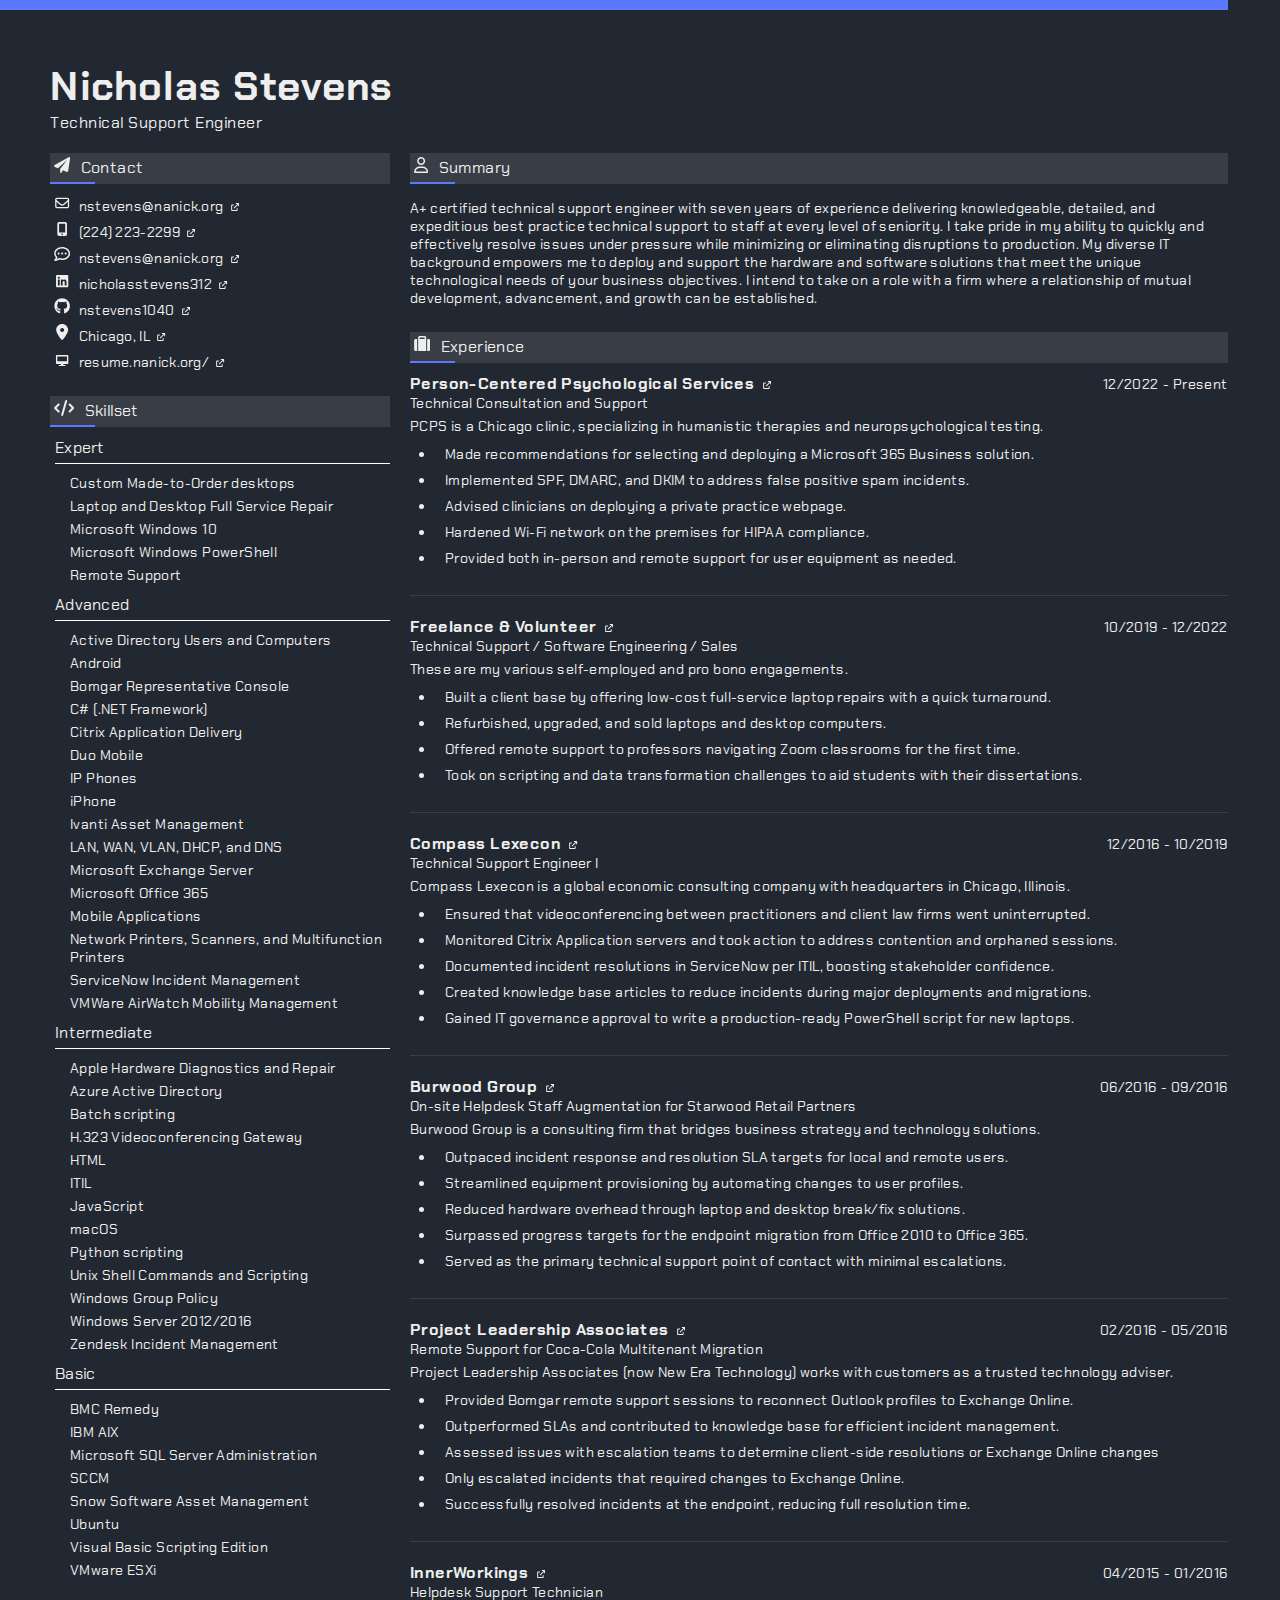
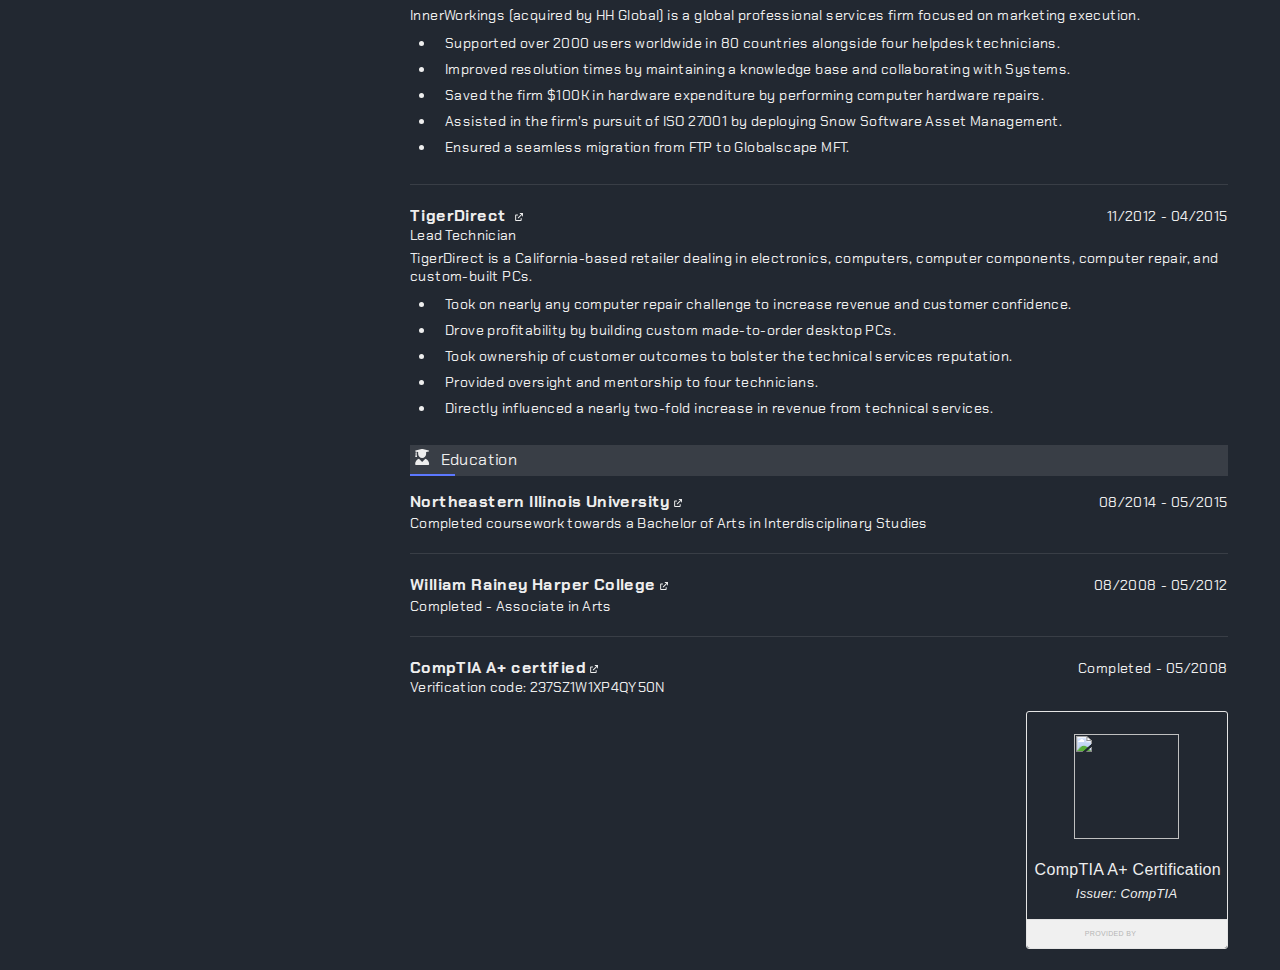
==== commit 127a23e9: "Update index.html" ====
--- a/index.html
+++ b/index.html
@@ -124,6 +124,7 @@
                 src: local(''), url('[data-uri]?#iefix') format('embedded-opentype'), /* IE6-IE8 */ url('[data-uri]') format('woff2'), /* Super Modern Browsers */ url('[data-uri]') format('woff'), /* Modern Browsers */ url('[data-uri]') format('truetype'), /* Safari, Android, iOS */ url('[data-uri]#ChakraPetch') format('svg');
                 /* Legacy iOS */
             }
+
             @font-face {
                 font-family: 'Chakra Petch';
                 font-style: normal;
@@ -133,6 +134,7 @@
                 src: local(''), url('[data-uri]?#iefix') format('embedded-opentype'), /* IE6-IE8 */ url('[data-uri]') format('woff2'), /* Super Modern Browsers */ url('[data-uri]') format('woff'), /* Modern Browsers */ url('[data-uri]') format('truetype'), /* Safari, Android, iOS */ url('[data-uri]#ChakraPetch') format('svg');
                 /* Legacy iOS */
             }
+
             body {
                 font-family: "Chakra Petch";
                 font-weight: 400;
@@ -146,9 +148,11 @@
                 width: 92vw;
                 /* page-break-inside: avoid; */
             }
+
             #embedded-badge-c39e906f-0c99-4de5-8a5c-16847416fbd4 {
                 height: 0px;
             }
+
             #badgecntnr {
                 margin-top: 15px;
                 display: block;
@@ -165,6 +169,7 @@
                 border-radius: 3px;
                 max-width: 200px;
             }
+
             #badge {
                 color: #eeeeee;
                 text-align: center;
@@ -174,6 +179,7 @@
                 font: inherit;
                 vertical-align: baseline;
             }
+
             #badge > a {
                 text-align: center;
                 margin: 0;
@@ -183,6 +189,7 @@
                 vertical-align: baseline;
                 text-decoration: none;
             }
+
             #badge > a > img {
                 text-align: center;
                 width: 105px;
@@ -194,6 +201,7 @@
                 vertical-align: baseline;
                 margin: 0 0 22px;
             }
+
             #badge-name {
                 text-align: center;
                 padding: 0;
@@ -207,6 +215,7 @@
                 margin: 0 8px 8px;
                 white-space: nowrap;
             }
+
             #badge-issuer {
                 text-align: center;
                 padding: 0;
@@ -221,6 +230,7 @@
                 max-width: 100%;
                 overflow: hidden;
             }
+
             #provided {
                 text-align: center;
                 padding: 0;
@@ -236,6 +246,7 @@
                 text-transform: uppercase;
                 border-radius: 0 0 3px 3px;
             }
+
             #providedby {
                 text-align: center;
                 text-transform: uppercase;
@@ -247,6 +258,7 @@
                 color: #b6b6b6;
                 text-decoration: none;
             }
+
             #credlyspan {
                 text-align: center;
                 text-transform: uppercase;
@@ -265,26 +277,31 @@
                 vertical-align: middle;
                 width: 30px;
             }
+
             h1, h2, h3, h4, h5, h6 {
                 /* text-transform: uppercase; */
                 margin: 0;
             }
+
             h1, h2, h3, h4, h5 {
                 /* text-transform: uppercase; */
                 margin: 0;
             }
+
             h1 {
                 font-family: "Chakra Petch";
                 font-weight: 700;
                 font-size: 40px;
                 letter-spacing: 1px;
             }
+
             h2 {
                 font-family: "Chakra Petch";
                 font-weight: 400;
                 font-size: 16px;
                 letter-spacing: .5px;
             }
+
             h3 {
                 font-family: "Chakra Petch";
                 font-weight: 400;
@@ -294,46 +311,57 @@
                 padding-left: 2px;
                 padding-right: 2px;
             }
+
             h3.bold {
                 font-weight: 700;
             }
+
             h4 {
                 font-family: "Chakra Petch";
                 font-weight: 400;
                 font-size: 14px;
             }
+
             h4.bold {
                 font-weight: 700;
             }
+
             h5 {
                 font-family: "Chakra Petch";
                 font-weight: 400;
                 font-size: 16px;
             }
+
             h5.italic {
                 font-style: normal;
             }
+
             h6 {
                 font-family: "Chakra Petch";
                 font-weight: 400;
                 font-size: 14px;
             }
+
             a {
                 color: inherit;
                 text-decoration: inherit;
             }
+
             a:hover, a:hover > i.fa-external-link, .info-tag-container a:hover .fa.fa-external-link {
                 color: #2895F1;
             }
+
             .about-small-container {
                 display: none;
             }
+
             a .fa-external-link {
                 font-size: 8px;
                 margin-left: 2px;
                 vertical-align: text-top;
                 color: #999;
             }
+
             p, li {
                 font-weight: 400;
                 font-size: 14px;
@@ -341,6 +369,7 @@
                 font-weight: 200; */
                 letter-spacing: .4px;
             }
+
             blockquote {
                 font-size: 11px;
                 font-family: "Chakra Petch";
@@ -348,40 +377,50 @@
                 font-style: italic;
                 margin: 10px 25px;
             }
+
             em {
                 color: #999;
             }
+
             ul {
                 margin: 10px 0 0;
                 -webkit-padding-start: 25px;
                 padding-inline-start: 25px; }
+
             ul li {
                 padding-left: 10px;
             }
+
             ul.minimal {
                 list-style: none;
                 padding: 0;
             }
+
             ul.minimal li {
                 margin-bottom: 3px;
                 padding-left: 0;
             }
+
             ul.small li {
                 margin-bottom: 5px;
                 padding-left: 15px;
             }
+
             ul.small {
                 list-style: none;
                 padding: 0;
             }
+
             .skillbox {
                 max-width: 380px;
                 margin: 5px 0px 10px 5px;
                 border-top: 1px solid #FFFFFF;
             }
+
             .skilllevel {
                 margin: 10px 0px 0px 5px;
             }
+
             ul.two-column {
                 -webkit-column-count: 2;
                 -webkit-column-gap: 28px;
@@ -390,15 +429,18 @@
                 -moz-column-gap: 28px;
                 column-gap: 28px;
             }
+
             ul.two-column li {
                 padding-left: 0;
                 padding-bottom: 5px;
             }
+
             .container {
                 padding-top: 20px;
                 /* page-break-before: auto;
                 page-break-after: auto; */
             }
+
             .skill {
                 --fa-font-brands: normal 400 1em/1 "Font Awesome 6 Brands";
                 --fa-font-regular: normal 400 1em/1 "Font Awesome 6 Free";
@@ -411,6 +453,7 @@
                 page-break-inside: avoid;
                 /* padding-top: 20px; */
             }
+
             .keyline {
                 width: 45px;
                 /* margin: 8px 0 10px; */
@@ -418,29 +461,37 @@
                 /* border-top: 1px solid #FF5701; */
                 border-top: 2px solid #5C78FF;
             }
+
             .pull-left {
                 float: left;
             }
+
             h3.bold.pull-left {
                 padding: 0px 0px 0px 0px;
             }
+
             .pull-right {
                 float: right;
             }
+
             h3.italic.pull-right {
                 padding: 0;
             }
+
             .display-block {
                 display: block;
             }
+
             .display-inline {
                 display: inline;
             }
+
             .clearfix:after {
                 content: "";
                 display: table;
                 clear: both;
             }
+
             .profile-pic img {
                 height: 150px;
                 width: 120px;
@@ -451,11 +502,13 @@
                 background: #FFFFFF;
                 float: right;
             }
+
             .summary {
                 font-weight: 400;
                 font-size: 14px;
                 margin: 5px 0 5px;
             }
+
             /* Layouts */
             .page {
                 background: #222831;
@@ -471,11 +524,13 @@
                 /* box-shadow: 0 1px 10px rgba(0, 0, 0, 0.5); */
                 width: 100%;
             }
+
             .page:after {
                 content: "";
                 display: table;
                 clear: both;
             }
+
             .page1 {
                 background: #222831;
                 color: #eeeeee;
@@ -486,11 +541,25 @@
                 padding: 50px;
                 box-shadow: 0 1px 10px rgba(0, 0, 0, 0.5); */
             }
+
             div.work-container:nth-child(2) > div:nth-child(1) > section:nth-child(2) {
                 margin-top: 0;
                 padding-top: 0;
                 border-top: none;
             }
+            #resume3 > div > div > div.container.education-container > section:nth-child(2) {
+                margin-top: 0;
+                padding-top: 0;
+                border-top: none;
+            }
+            #resume2 > div > div > div {
+                padding-top: 0px;
+            }
+            /*#resume2 > div > div > div > div > section:nth-child(1) {
+                margin-top: 0;
+                padding-top: 0;
+            }*/
+
             /* .page1:after {
                 content: "";
                 display: table;
@@ -505,6 +574,7 @@
                 /* padding: 50px;
                 box-shadow: 0 1px 10px rgba(0, 0, 0, 0.5); */
             }
+
             /* .page2:after {
                 content: "";
                 display: table;
@@ -520,6 +590,7 @@
                 /* padding: 50px;
                 box-shadow: 0 1px 10px rgba(0, 0, 0, 0.5); */
             }
+
             /* .page3:after {
                 content: "";
                 display: table;
@@ -533,6 +604,7 @@
                 margin-right: 20px;
                 word-wrap: break-word;
             }
+
             .right-column, .profile-pic {
                 width: auto;
                 overflow: hidden;
@@ -541,6 +613,7 @@
                 /* margin-right: 50px; */
                 margin: 0 auto;
             }
+
             .item {
                 /* margin-bottom: 15px; */
                 margin-top: 20px;
@@ -550,33 +623,40 @@
                 page-break-before: avoid;
                 page-break-after: auto;
             }
+
             .title {
                 background-color: #393e46;
                 page-break-inside: avoid;
                 page-break-after: avoid;
                 page-break-before: avoid;
             }
+
             .title > i {
                 float: left;
                 padding-top: 4px;
                 padding-left: 4px;
                 padding-right: 4px;
             }
+
             .right-column > .container > .title {
                 margin-bottom: 15px;
             }
+
             .gpa {
                 border: 1px solid #FFFFFF;
                 border-radius: 35%;
                 padding: 2px;
                 margin-left: 5px;
             }
+
             .skills-alt {
                 display: none;
             }
+
             .about-alt-container {
                 display: none;
             }
+
             .skillsection {
                 --fa-font-brands: normal 400 1em/1 "Font Awesome 6 Brands";
                 --fa-font-regular: normal 400 1em/1 "Font Awesome 6 Free";
@@ -590,6 +670,7 @@
                 padding-top: 20px; */
                 border-top: 1px solid #393e46;
             }
+
             /* .column1, .column2 {
                 display: inline;
             } */
@@ -599,26 +680,32 @@
                 padding: 0px;
                 margin: 0px;
             }
+
             .column2 {
                 max-width: 580px;
                 margin: 0px 0px 0px 295px;
                 padding: 0px;
             }
+
             .twocolumn {
                 margin: 0px;
                 padding: 0px;
             }
+
             .info-tag-container {
                 page-break-inside: avoid;
             }
+
             .skillitem {
                 padding: 0px 0px 3px 0px;
             }
+
             @media only screen and (max-width: 1507px) {
                 .item > ul > li {
                     padding: 0px 0px 8px 10px;
                 }
             }
+
             @media only screen and (max-width: 910px) {
                 /* .itcright {
                     margin-left: 195px;
@@ -642,21 +729,25 @@
                 } */.empty {
                     display: block;
                 }
+
                 .last {
                     display: none;
                 }
+
                 .column1 {
                     max-width: 250px;
                     float: left;
                     padding: 0px;
                     margin: 0px;
                 }
+
                 .column2 {
                     max-width: 650px;
                     /* margin: 0px 0px 0px 365px; */
                     margin: 0px 0px 0px 265px;
                     padding: 0px;
                 }
+
                 .profile-header {
                     float: left;
                     width: 220px;
@@ -665,6 +756,7 @@
                     /* margin-right: 50px; */
                     word-wrap: break-word;
                 }
+
                 /* .column2 {
                     max-width: 580px;
                     margin: 0px 0px 0px 295px;
@@ -673,61 +765,78 @@
                 .about-alt-container {
                     display: block;
                 }
+
                 .about-container {
                     display: none;
                 }
+
                 .skilllevel {
                     margin-block-end: 0px; margin-block-start: 0px; margin-inline-end: 0px; margin-inline-start: 0px; margin: 0px 0px 0px 5px;
                 }
+
                 /* .page {
                     padding: 35px;
                 } */
                 .page1 {
                     padding: 35px 35px 0 35px;
                 }
+
                 .page2 {
                     padding: 0 35px 0 35px;
                 }
+
                 .page3 {
                     padding: 0 35px 35px 35px;
                 }
+
                 .left-column, .right-column {
                     width: 100%;
                     margin: 0;
                 }
+
                 .skills-container {
                     display: none;
                 }
+
                 .skills-alt {
                     display: block;
                 }
+
                 .skills-alt > section > ul > li /*,.languages-container > ul > li */
                 {
                     display: inline;
                 }
+
                 .skills-alt > section > ul > li > h6 /*,.languages-container > ul > li > h6 */
                 {
                     padding-right: 10px;
                     display: inline;
                 }
+
                 .info-tag-container .info-text {
                     font-size: 13px !important;
                 }
+
                 .info-tag-container {
                     white-space: nowrap;
                 }
+
                 h3 {
                     font-size: 16px !important;
                 }
+
                 h4 {
                     font-size: 14px !important;
                 }
+
                 h6 {
                     font-size: 14px;
                 }
+
                 p, li {
                     font-size: 14px;
                 }
+
                 .item {
                     margin-top: 20px;
                     padding-top: 10px;
@@ -735,81 +844,105 @@
                     page-break-before: avoid;
                     page-break-after: auto;
                 }
+
                 h6.skillitem {
                     font-size: 12px;
                 }
             }
+
             @media only screen and (max-width: 680px) {
                 /* .itcright {
                     float: left;
                 } */.empty {
                     display: block;
                 }
+
                 .last {
                     display: none;
                 }
+
                 .column1 {
                     max-width: 185px;
                     float: left;
                     padding: 0px;
                     margin: 0px;
                 }
+
                 .column2 {
                     max-width: 580px;
                     margin: 0px 0px 0px 215px;
                     padding: 0px;
                 }
+
                 /* .page {
                     width: 400px;
                 } */
                 html,body {
                     width: 100vw;
                 }
+
                 .page1 {
                     width: 480px;
                 }
+
                 .page2 {
                     width: 480px;
                 }
+
                 .page3 {
                     width: 480px;
                 }
+
                 .page {
                     width: 480px;
                     margin: 0;
                     padding: 0;
                 }
+
                 span.info-text {
                     font-size: 8px;
                 }
+
                 .about-alt-container {
                     display: none;
                 }
+
                 .about-container {
                     display: block;
                 }
+
                 h5 {
                     font-size: 14px;
                 }
+
                 h6.skillitem {
                     font-size: 12px;
                 }
             }
+
             .startDate {
                 font-size: 14px;
             }
+
             .endDate {
                 font-size: 14px;
             }
+
             @media print {
+                body {
+                    width: 100vw;
+                }
+
                 #pixelgif {
                     height: 0px;
                 }
+
                 .item:first-child, .title + .item {
                     margin-top: 0;
                     padding-top: 0;
                     border-top: none;
                 }
+
                 #badgecntnr {
                     margin-top: 10px;
                     display: block;
@@ -827,9 +960,11 @@
                     max-width: 160px;
                     max-height: 172px
                 }
+
                 h6.skillitem {
                     font-size: 11px;
                 }
+
                 #badge {
                     color: #000;
                     text-align: center;
@@ -839,6 +974,7 @@
                     font: inherit;
                     vertical-align: baseline;
                 }
+
                 #badge > a {
                     text-align: center;
                     margin: 0;
@@ -848,6 +984,7 @@
                     vertical-align: baseline;
                     text-decoration: none;
                 }
+
                 #badge > a > img {
                     text-align: center;
                     width: 84px;
@@ -859,6 +996,7 @@
                     vertical-align: baseline;
                     margin: 0 0 22px;
                 }
+
                 #badge-name {
                     text-align: center;
                     padding: 0;
@@ -873,6 +1011,7 @@
                     white-space: nowrap;
                     min-width: 150px;
                 }
+
                 #badge-issuer {
                     text-align: center;
                     padding: 0;
@@ -887,6 +1026,7 @@
                     max-width: 100%;
                     overflow: hidden;
                 }
+
                 #provided {
                     text-align: center;
                     padding: 0;
@@ -902,6 +1042,7 @@
                     text-transform: uppercase;
                     border-radius: 0 0 3px 3px;
                 }
+
                 #providedby {
                     text-align: center;
                     text-transform: uppercase;
@@ -913,6 +1054,7 @@
                     color: #000;
                     text-decoration: none;
                 }
+
                 #credlyspan {
                     text-align: center;
                     text-transform: uppercase;
@@ -931,31 +1073,39 @@
                     vertical-align: middle;
                     width: 24px;
                 }
+
                 .item > ul > li {
                     padding: 0px 0px 8px 0px;
                 }
+
                 .empty {
                     display: none;
                 }
+
                 .skillbox {
                     border-top: 1px solid black;
                 }
+
                 .about-alt-container {
                     display: block;
                 }
+
                 .about-container {
                     display: none;
                 }
+
                 body {
                     margin: 0;
                     background: #FFFFFF;
                     color: #000;
                 }
+
                 main {
                     background: #FFFFFF !important;
                     color: black !important;
                     padding: 0px 0px 0px 0px !important;
                 }
+
                 /* .page {
                     color: #000;
                     width: 100%;
@@ -974,6 +1124,7 @@
                     /* 35px  35px; */
                     box-shadow: none;
                 }
+
                 .page2 {
                     color: #000;
                     width: 100%;
@@ -983,6 +1134,7 @@
                     /* 35px  35px; */
                     box-shadow: none;
                 }
+
                 .page3 {
                     color: #000;
                     width: 100%;
@@ -992,81 +1144,102 @@
                     /* 35px  35px; */
                     box-shadow: none;
                 }
+
                 .title {
                     background-color: #393e46;
                     color: #FFFFFF;
                 }
+
                 .keyline {
                     width: 45px;
                     margin: 4px 0 10px;
                     border-top: 2px solid #5C78FF;
                 }
+
                 .page1 .resume-header, .page1 .resume-content {
                     padding: 0px 0px 0px 0px;
                 }
+
                 .page2 .resume-header, .page2 .resume-content {
                     padding: 0px 0px 0px 0px;
                 }
+
                 .page3 .resume-header, .page3 .resume-content {
                     padding: 0px 0px 0px 0px;
                 }
+
                 /* .page .resume-header, .page .resume-content {
                     padding: 0px 0px 0px 0px;
                 } */
                 .container > section {
                     page-break-inside: avoid;
                 }
+
                 .left-column {
                     width: 250px;
                 }
+
                 .fa-external-link {
                     display: none;
                 }
+
                 .gpa {
                     border: 1px solid #393e46;
                     margin-left: 10px;
                 }
+
                 .skilllevel {
                     margin-block-end: 0px; margin-block-start: 0px; margin-inline-end: 0px; margin-inline-start: 0px; margin: 0px 0px 0px 5px;
                 }
+
                 /* .page {
                     padding: 0px 0px 0px 0px;
                 } */
                 .page1 {
                     padding: 0px 0px 0px 0px;
                 }
+
                 .page2 {
                     padding: 0px 0px 0px 0px;
                 }
+
                 .page3 {
                     padding: 0px 0px 0px 0px;
                 }
+
                 .left-column, .right-column {
                     width: 100%;
                     margin: 0;
                 }
+
                 .skills-container {
                     display: none;
                 }
+
                 .skills-alt {
                     display: block;
                     background: white;
                     color: black;
                 }
+
                 .skills-alt > section > ul > li {
                     display: inline;
                 }
+
                 .skills-alt > section > ul > li > h6 {
                     padding-right: 10px;
                     display: inline;
                 }
+
                 .info-tag-container .info-text {
                     font-size: 10.8333333333333px !important;
                 }
+
                 .item {
                     padding-top: 10px;
                     margin: 20px 0px 10px 0px;
                 }
+
                 .skill {
                     --fa-font-brands: normal 400 1em/1 "Font Awesome 6 Brands";
                     --fa-font-regular: normal 400 1em/1 "Font Awesome 6 Free";
@@ -1078,23 +1251,29 @@
                     word-wrap: break-word;
                     page-break-inside: avoid;
                 }
+
                 .startDate {
                     font-size: 12px;
                 }
+
                 .endDate {
                     font-size: 12px;
                 }
+
                 .resume-content {
                     max-width: 850px;
                 }
+
                 .column1 {
                     max-width: 350px;
                 }
+
                 .column2 {
                     margin: 0px 0px 0px 365px;
-                    max-width: 650px;
+                    /*max-width: 650px;*/
                     padding: 0px;
                 }
+
                 p, li {
                     font-weight: 400;
                     font-size: 13px;
@@ -1102,18 +1281,21 @@
                     font-weight: 200; */
                     letter-spacing: .4px;
                 }
+
                 h1 {
                     font-family: "Chakra Petch";
                     font-weight: 700;
                     font-size: 37px;
                     letter-spacing: 1px;
                 }
+
                 h2 {
                     font-family: "Chakra Petch";
                     font-weight: 400;
                     font-size: 15px;
                     letter-spacing: .5px;
                 }
+
                 h3 {
                     font-family: "Chakra Petch";
                     font-weight: 400;
@@ -1123,27 +1305,32 @@
                     padding-left: 2px;
                     padding-right: 2px;
                 }
+
                 h4 {
                     font-family: "Chakra Petch";
                     font-weight: 400;
                     font-size: 13px;
                 }
+
                 h5 {
                     font-family: "Chakra Petch";
                     font-weight: 400;
                     font-size: 15px;
                 }
+
                 h6 {
                     font-family: "Chakra Petch";
                     font-weight: 400;
                     font-size: 13px;
                 }
             }
+
             /* Components */
             .info-tag-container {
                 margin-bottom: 5px;
                 white-space: nowrap;
             }
+
             .info-tag-container .fa {
                 font-size: 14px;
                 width: 12px;
@@ -1151,18 +1338,23 @@
                 text-align: center;
                 vertical-align: middle;
             }
+
             .info-tag-container .fa.fa-map-marker {
                 font-size: 16px;
             }
+
             .info-tag-container .fa.fa-mobile {
                 font-size: 18px;
             }
+
             .info-tag-container .fa.fa-envelope-o {
                 font-size: 12px;
             }
+
             .info-tag-container .fa.fa-desktop {
                 font-size: 11px;
             }
+
             .info-tag-container .fa.fa-external-link {
                 width: auto;
                 font-size: 8px;
@@ -1170,6 +1362,7 @@
                 vertical-align: text-top;
                 color: #999;
             }
+
             .info-tag-container .info-text {
                 font-size: 14px !important;
                 display: inline;
@@ -1177,27 +1370,34 @@
                 /* text-transform: uppercase; */
                 /* width: 139px; */
             }
+
             .references-container .fa {
                 font-size: 14px;
             }
+
             .inline-block {
                 display: inline-block;
             }
+
             svg {
                 margin: 0px 4px 0px 4px;
             }
+
             #pixelgif {
                 opacity: 0;
                 height: 0px;
             }
+
             .add-button {
                 position: absolute;
                 top: 1px;
                 left: 1px;
             }
+
             #contact-list-alt {
                 width: 100%;
             }
+
             @page {
                 margin: 0.3in 0.3in 0in 0.3in;
                 size: A4;
@@ -1393,7 +1593,7 @@
                 ]
             }</script>
     </head>
-    <body class="body-content">
+    <body class="body-content"> 
         <!-- Google Tag Manager (noscript) -->
         <noscript>
             <iframe src="https://www.googletagmanager.com/ns.html?id=GTM-K867NHX" height="0" width="0" style="display:none;visibility:hidden"></iframe>
@@ -1424,6 +1624,7 @@
                                 <h6 class="info-text">
                                     <a href="mailto:nstevens@nanick.org" target="_blank" title="Send me an email">
                                         nstevens@nanick.org
+                                        
                                         <svg height="8px" width="8.3px" aria-hidden="true" focusable="false" data-prefix="fas" data-icon="arrow-up-right-from-square" class="svg-inline--fa fa-arrow-up-right-from-square" role="img" xmlns="http://www.w3.org/2000/svg" viewBox="0 0 512 512">
                                             <path fill="currentColor" d="M384 320c-17.67 0-32 14.33-32 32v96H64V160h96c17.67 0 32-14.32 32-32s-14.33-32-32-32L64 96c-35.35 0-64 28.65-64 64V448c0 35.34 28.65 64 64 64h288c35.35 0 64-28.66 64-64v-96C416 334.3 401.7 320 384 320zM502.6 9.367C496.8 3.578 488.8 0 480 0h-160c-17.67 0-31.1 14.32-31.1 31.1c0 17.67 14.32 31.1 31.99 31.1h82.75L178.7 290.7c-12.5 12.5-12.5 32.76 0 45.26C191.2 348.5 211.5 348.5 224 336l224-226.8V192c0 17.67 14.33 31.1 31.1 31.1S512 209.7 512 192V31.1C512 23.16 508.4 15.16 502.6 9.367z"></path>
                                         </svg>
@@ -1437,6 +1638,7 @@
                                 <h6 class="info-text">
                                     <a href="tel:1-224-223-2299" target="_blank" title="Call me">
                                         (224) 223-2299
+                                        
                                         <svg height="8px" width="8.3px" aria-hidden="true" focusable="false" data-prefix="fas" data-icon="arrow-up-right-from-square" class="svg-inline--fa fa-arrow-up-right-from-square" role="img" xmlns="http://www.w3.org/2000/svg" viewBox="0 0 512 512">
                                             <path fill="currentColor" d="M384 320c-17.67 0-32 14.33-32 32v96H64V160h96c17.67 0 32-14.32 32-32s-14.33-32-32-32L64 96c-35.35 0-64 28.65-64 64V448c0 35.34 28.65 64 64 64h288c35.35 0 64-28.66 64-64v-96C416 334.3 401.7 320 384 320zM502.6 9.367C496.8 3.578 488.8 0 480 0h-160c-17.67 0-31.1 14.32-31.1 31.1c0 17.67 14.32 31.1 31.99 31.1h82.75L178.7 290.7c-12.5 12.5-12.5 32.76 0 45.26C191.2 348.5 211.5 348.5 224 336l224-226.8V192c0 17.67 14.33 31.1 31.1 31.1S512 209.7 512 192V31.1C512 23.16 508.4 15.16 502.6 9.367z"></path>
                                         </svg>
@@ -1450,6 +1652,7 @@
                                 <h6 class="info-text">
                                     <a href="https://teams.microsoft.com/l/chat/0/0?users=nstevens@nanick.org" target="_blank" title="Chat with me on Teams">
                                         nstevens@nanick.org
+                                        
                                         <svg height="8px" width="8.3px" aria-hidden="true" focusable="false" data-prefix="fas" data-icon="arrow-up-right-from-square" class="svg-inline--fa fa-arrow-up-right-from-square" role="img" xmlns="http://www.w3.org/2000/svg" viewBox="0 0 512 512">
                                             <path fill="currentColor" d="M384 320c-17.67 0-32 14.33-32 32v96H64V160h96c17.67 0 32-14.32 32-32s-14.33-32-32-32L64 96c-35.35 0-64 28.65-64 64V448c0 35.34 28.65 64 64 64h288c35.35 0 64-28.66 64-64v-96C416 334.3 401.7 320 384 320zM502.6 9.367C496.8 3.578 488.8 0 480 0h-160c-17.67 0-31.1 14.32-31.1 31.1c0 17.67 14.32 31.1 31.99 31.1h82.75L178.7 290.7c-12.5 12.5-12.5 32.76 0 45.26C191.2 348.5 211.5 348.5 224 336l224-226.8V192c0 17.67 14.33 31.1 31.1 31.1S512 209.7 512 192V31.1C512 23.16 508.4 15.16 502.6 9.367z"></path>
                                         </svg>
@@ -1463,6 +1666,7 @@
                                 <h6 class="info-text">
                                     <a rel="noreferrer" href="https://www.linkedin.com/in/nicholasstevens312" target="_blank" title="My LinkedIn profile">
                                         nicholasstevens312
+                                        
                                         <svg height="8px" width="8.3px" aria-hidden="true" focusable="false" data-prefix="fas" data-icon="arrow-up-right-from-square" class="svg-inline--fa fa-arrow-up-right-from-square" role="img" xmlns="http://www.w3.org/2000/svg" viewBox="0 0 512 512">
                                             <path fill="currentColor" d="M384 320c-17.67 0-32 14.33-32 32v96H64V160h96c17.67 0 32-14.32 32-32s-14.33-32-32-32L64 96c-35.35 0-64 28.65-64 64V448c0 35.34 28.65 64 64 64h288c35.35 0 64-28.66 64-64v-96C416 334.3 401.7 320 384 320zM502.6 9.367C496.8 3.578 488.8 0 480 0h-160c-17.67 0-31.1 14.32-31.1 31.1c0 17.67 14.32 31.1 31.99 31.1h82.75L178.7 290.7c-12.5 12.5-12.5 32.76 0 45.26C191.2 348.5 211.5 348.5 224 336l224-226.8V192c0 17.67 14.33 31.1 31.1 31.1S512 209.7 512 192V31.1C512 23.16 508.4 15.16 502.6 9.367z"></path>
                                         </svg>
@@ -1476,6 +1680,7 @@
                                 <h6 class="info-text">
                                     <a rel="noreferrer" href="https://github.com/nstevens1040" target="_blank" title="My GitHub page">
                                         nstevens1040
+                                        
                                         <svg height="8px" width="8.3px" aria-hidden="true" focusable="false" data-prefix="fas" data-icon="arrow-up-right-from-square" class="svg-inline--fa fa-arrow-up-right-from-square" role="img" xmlns="http://www.w3.org/2000/svg" viewBox="0 0 512 512">
                                             <path fill="currentColor" d="M384 320c-17.67 0-32 14.33-32 32v96H64V160h96c17.67 0 32-14.32 32-32s-14.33-32-32-32L64 96c-35.35 0-64 28.65-64 64V448c0 35.34 28.65 64 64 64h288c35.35 0 64-28.66 64-64v-96C416 334.3 401.7 320 384 320zM502.6 9.367C496.8 3.578 488.8 0 480 0h-160c-17.67 0-31.1 14.32-31.1 31.1c0 17.67 14.32 31.1 31.99 31.1h82.75L178.7 290.7c-12.5 12.5-12.5 32.76 0 45.26C191.2 348.5 211.5 348.5 224 336l224-226.8V192c0 17.67 14.33 31.1 31.1 31.1S512 209.7 512 192V31.1C512 23.16 508.4 15.16 502.6 9.367z"></path>
                                         </svg>
@@ -1489,6 +1694,7 @@
                                 <h6 class="info-text">
                                     <a rel="noreferrer" href="https://www.google.com/maps/search/?api=1&query=Google&query_place_id=ChIJH4ylJLssDogRsnTrGIEMnEY" target="_blank" title="I'm looking for work in Chicago">
                                         Chicago, IL
+                                        
                                         <svg height="8px" width="8.3px" aria-hidden="true" focusable="false" data-prefix="fas" data-icon="arrow-up-right-from-square" class="svg-inline--fa fa-arrow-up-right-from-square" role="img" xmlns="http://www.w3.org/2000/svg" viewBox="0 0 512 512">
                                             <path fill="currentColor" d="M384 320c-17.67 0-32 14.33-32 32v96H64V160h96c17.67 0 32-14.32 32-32s-14.33-32-32-32L64 96c-35.35 0-64 28.65-64 64V448c0 35.34 28.65 64 64 64h288c35.35 0 64-28.66 64-64v-96C416 334.3 401.7 320 384 320zM502.6 9.367C496.8 3.578 488.8 0 480 0h-160c-17.67 0-31.1 14.32-31.1 31.1c0 17.67 14.32 31.1 31.99 31.1h82.75L178.7 290.7c-12.5 12.5-12.5 32.76 0 45.26C191.2 348.5 211.5 348.5 224 336l224-226.8V192c0 17.67 14.33 31.1 31.1 31.1S512 209.7 512 192V31.1C512 23.16 508.4 15.16 502.6 9.367z"></path>
                                         </svg>
@@ -1502,6 +1708,7 @@
                                 <h6 class="info-text">
                                     <a rel="noreferrer" href="https://resume.nanick.org/" target="_blank" title="My resume webpage">
                                         resume.nanick.org/
+                                        
                                         <svg height="8px" width="8.3px" aria-hidden="true" focusable="false" data-prefix="fas" data-icon="arrow-up-right-from-square" class="svg-inline--fa fa-arrow-up-right-from-square" role="img" xmlns="http://www.w3.org/2000/svg" viewBox="0 0 512 512">
                                             <path fill="currentColor" d="M384 320c-17.67 0-32 14.33-32 32v96H64V160h96c17.67 0 32-14.32 32-32s-14.33-32-32-32L64 96c-35.35 0-64 28.65-64 64V448c0 35.34 28.65 64 64 64h288c35.35 0 64-28.66 64-64v-96C416 334.3 401.7 320 384 320zM502.6 9.367C496.8 3.578 488.8 0 480 0h-160c-17.67 0-31.1 14.32-31.1 31.1c0 17.67 14.32 31.1 31.99 31.1h82.75L178.7 290.7c-12.5 12.5-12.5 32.76 0 45.26C191.2 348.5 211.5 348.5 224 336l224-226.8V192c0 17.67 14.33 31.1 31.1 31.1S512 209.7 512 192V31.1C512 23.16 508.4 15.16 502.6 9.367z"></path>
                                         </svg>
@@ -1527,6 +1734,7 @@
                                             </svg>
                                             <span class="info-text" style="font-size: 14px;">
                                                 nstevens@nanick.org
+                                                
                                                 <!-- <img height=8 width=8 src="resume.nanick.org_files/image003.png">  -->
                                                 <svg height="8px" width="8.3px" aria-hidden="true" focusable="false" data-prefix="fas" data-icon="arrow-up-right-from-square" class="svg-inline--fa fa-arrow-up-right-from-square" role="img" xmlns="http://www.w3.org/2000/svg" viewBox="0 0 512 512">
                                                     <path fill="currentColor" d="M384 320c-17.67 0-32 14.33-32 32v96H64V160h96c17.67 0 32-14.32 32-32s-14.33-32-32-32L64 96c-35.35 0-64 28.65-64 64V448c0 35.34 28.65 64 64 64h288c35.35 0 64-28.66 64-64v-96C416 334.3 401.7 320 384 320zM502.6 9.367C496.8 3.578 488.8 0 480 0h-160c-17.67 0-31.1 14.32-31.1 31.1c0 17.67 14.32 31.1 31.99 31.1h82.75L178.7 290.7c-12.5 12.5-12.5 32.76 0 45.26C191.2 348.5 211.5 348.5 224 336l224-226.8V192c0 17.67 14.33 31.1 31.1 31.1S512 209.7 512 192V31.1C512 23.16 508.4 15.16 502.6 9.367z"></path>
@@ -1542,6 +1750,7 @@
                                             </svg>
                                             <span class="info-text" style="font-size: 14px;">
                                                 nstevens@nanick.org
+                                                
                                                 <!-- <img height=8 width=8 src="resume.nanick.org_files/image003.png">  -->
                                                 <svg height="8px" width="8.3px" aria-hidden="true" focusable="false" data-prefix="fas" data-icon="arrow-up-right-from-square" class="svg-inline--fa fa-arrow-up-right-from-square" role="img" xmlns="http://www.w3.org/2000/svg" viewBox="0 0 512 512">
                                                     <path fill="currentColor" d="M384 320c-17.67 0-32 14.33-32 32v96H64V160h96c17.67 0 32-14.32 32-32s-14.33-32-32-32L64 96c-35.35 0-64 28.65-64 64V448c0 35.34 28.65 64 64 64h288c35.35 0 64-28.66 64-64v-96C416 334.3 401.7 320 384 320zM502.6 9.367C496.8 3.578 488.8 0 480 0h-160c-17.67 0-31.1 14.32-31.1 31.1c0 17.67 14.32 31.1 31.99 31.1h82.75L178.7 290.7c-12.5 12.5-12.5 32.76 0 45.26C191.2 348.5 211.5 348.5 224 336l224-226.8V192c0 17.67 14.33 31.1 31.1 31.1S512 209.7 512 192V31.1C512 23.16 508.4 15.16 502.6 9.367z"></path>
@@ -1557,6 +1766,7 @@
                                             </svg>
                                             <span class="info-text" style="font-size: 14px;">
                                                 Chicago, IL
+                                                
                                                 <!-- <img height=8 width=8 src="resume.nanick.org_files/image003.png"> -->
                                                 <svg height="8px" width="8.3px" aria-hidden="true" focusable="false" data-prefix="fas" data-icon="arrow-up-right-from-square" class="svg-inline--fa fa-arrow-up-right-from-square" role="img" xmlns="http://www.w3.org/2000/svg" viewBox="0 0 512 512">
                                                     <path fill="currentColor" d="M384 320c-17.67 0-32 14.33-32 32v96H64V160h96c17.67 0 32-14.32 32-32s-14.33-32-32-32L64 96c-35.35 0-64 28.65-64 64V448c0 35.34 28.65 64 64 64h288c35.35 0 64-28.66 64-64v-96C416 334.3 401.7 320 384 320zM502.6 9.367C496.8 3.578 488.8 0 480 0h-160c-17.67 0-31.1 14.32-31.1 31.1c0 17.67 14.32 31.1 31.99 31.1h82.75L178.7 290.7c-12.5 12.5-12.5 32.76 0 45.26C191.2 348.5 211.5 348.5 224 336l224-226.8V192c0 17.67 14.33 31.1 31.1 31.1S512 209.7 512 192V31.1C512 23.16 508.4 15.16 502.6 9.367z"></path>
@@ -1574,6 +1784,7 @@
                                             </svg>
                                             <span class="info-text" style="font-size: 14px;">
                                                 (224) 223-2299
+                                                
                                                 <!-- <img height=8 width=8 src="resume.nanick.org_files/image003.png">  -->
                                                 <svg height="8px" width="8.3px" aria-hidden="true" focusable="false" data-prefix="fas" data-icon="arrow-up-right-from-square" class="svg-inline--fa fa-arrow-up-right-from-square" role="img" xmlns="http://www.w3.org/2000/svg" viewBox="0 0 512 512">
                                                     <path fill="currentColor" d="M384 320c-17.67 0-32 14.33-32 32v96H64V160h96c17.67 0 32-14.32 32-32s-14.33-32-32-32L64 96c-35.35 0-64 28.65-64 64V448c0 35.34 28.65 64 64 64h288c35.35 0 64-28.66 64-64v-96C416 334.3 401.7 320 384 320zM502.6 9.367C496.8 3.578 488.8 0 480 0h-160c-17.67 0-31.1 14.32-31.1 31.1c0 17.67 14.32 31.1 31.99 31.1h82.75L178.7 290.7c-12.5 12.5-12.5 32.76 0 45.26C191.2 348.5 211.5 348.5 224 336l224-226.8V192c0 17.67 14.33 31.1 31.1 31.1S512 209.7 512 192V31.1C512 23.16 508.4 15.16 502.6 9.367z"></path>
@@ -1589,6 +1800,7 @@
                                             </svg>
                                             <span class="info-text" style="font-size: 14px;">
                                                 nicholasstevens312
+                                                
                                                 <!-- <img height=8 width=8 src="resume.nanick.org_files/image003.png">                 -->
                                                 <svg height="8px" width="8.3px" aria-hidden="true" focusable="false" data-prefix="fas" data-icon="arrow-up-right-from-square" class="svg-inline--fa fa-arrow-up-right-from-square" role="img" xmlns="http://www.w3.org/2000/svg" viewBox="0 0 512 512">
                                                     <path fill="currentColor" d="M384 320c-17.67 0-32 14.33-32 32v96H64V160h96c17.67 0 32-14.32 32-32s-14.33-32-32-32L64 96c-35.35 0-64 28.65-64 64V448c0 35.34 28.65 64 64 64h288c35.35 0 64-28.66 64-64v-96C416 334.3 401.7 320 384 320zM502.6 9.367C496.8 3.578 488.8 0 480 0h-160c-17.67 0-31.1 14.32-31.1 31.1c0 17.67 14.32 31.1 31.99 31.1h82.75L178.7 290.7c-12.5 12.5-12.5 32.76 0 45.26C191.2 348.5 211.5 348.5 224 336l224-226.8V192c0 17.67 14.33 31.1 31.1 31.1S512 209.7 512 192V31.1C512 23.16 508.4 15.16 502.6 9.367z"></path>
@@ -1604,6 +1816,7 @@
                                             </svg>
                                             <span class="info-text" style="font-size: 14px;">
                                                 nstevens1040
+                                                
                                                 <!-- <img height=8 width=8 src="resume.nanick.org_files/image003.png">  -->
                                                 <svg height="8px" width="8.3px" aria-hidden="true" focusable="false" data-prefix="fas" data-icon="arrow-up-right-from-square" class="svg-inline--fa fa-arrow-up-right-from-square" role="img" xmlns="http://www.w3.org/2000/svg" viewBox="0 0 512 512">
                                                     <path fill="currentColor" d="M384 320c-17.67 0-32 14.33-32 32v96H64V160h96c17.67 0 32-14.32 32-32s-14.33-32-32-32L64 96c-35.35 0-64 28.65-64 64V448c0 35.34 28.65 64 64 64h288c35.35 0 64-28.66 64-64v-96C416 334.3 401.7 320 384 320zM502.6 9.367C496.8 3.578 488.8 0 480 0h-160c-17.67 0-31.1 14.32-31.1 31.1c0 17.67 14.32 31.1 31.99 31.1h82.75L178.7 290.7c-12.5 12.5-12.5 32.76 0 45.26C191.2 348.5 211.5 348.5 224 336l224-226.8V192c0 17.67 14.33 31.1 31.1 31.1S512 209.7 512 192V31.1C512 23.16 508.4 15.16 502.6 9.367z"></path>
@@ -1622,6 +1835,7 @@
                                             </svg>
                                             <span class="info-text" style="font-size: 14px;">
                                                 resume.nanick.org/
+                                                
                                                 <!-- <img height=8 width=8 src="resume.nanick.org_files/image003.png">  -->
                                                 <svg height="8px" width="8.3px" aria-hidden="true" focusable="false" data-prefix="fas" data-icon="arrow-up-right-from-square" class="svg-inline--fa fa-arrow-up-right-from-square" role="img" xmlns="http://www.w3.org/2000/svg" viewBox="0 0 512 512">
                                                     <path fill="currentColor" d="M384 320c-17.67 0-32 14.33-32 32v96H64V160h96c17.67 0 32-14.32 32-32s-14.33-32-32-32L64 96c-35.35 0-64 28.65-64 64V448c0 35.34 28.65 64 64 64h288c35.35 0 64-28.66 64-64v-96C416 334.3 401.7 320 384 320zM502.6 9.367C496.8 3.578 488.8 0 480 0h-160c-17.67 0-31.1 14.32-31.1 31.1c0 17.67 14.32 31.1 31.99 31.1h82.75L178.7 290.7c-12.5 12.5-12.5 32.76 0 45.26C191.2 348.5 211.5 348.5 224 336l224-226.8V192c0 17.67 14.33 31.1 31.1 31.1S512 209.7 512 192V31.1C512 23.16 508.4 15.16 502.6 9.367z"></path>
@@ -1817,6 +2031,7 @@
                                         <h3 class="bold pull-left">
                                             <a rel="noreferrer" href="https://www.pcpsychservices.com/" target="_blank">
                                                 Person-Centered Psychological Services
+                                                
                                                 <svg height="8px" width="8.3px" aria-hidden="true" focusable="false" data-prefix="fas" data-icon="arrow-up-right-from-square" class="svg-inline--fa fa-arrow-up-right-from-square" role="img" xmlns="http://www.w3.org/2000/svg" viewBox="0 0 512 512">
                                                     <path fill="currentColor" d="M384 320c-17.67 0-32 14.33-32 32v96H64V160h96c17.67 0 32-14.32 32-32s-14.33-32-32-32L64 96c-35.35 0-64 28.65-64 64V448c0 35.34 28.65 64 64 64h288c35.35 0 64-28.66 64-64v-96C416 334.3 401.7 320 384 320zM502.6 9.367C496.8 3.578 488.8 0 480 0h-160c-17.67 0-31.1 14.32-31.1 31.1c0 17.67 14.32 31.1 31.99 31.1h82.75L178.7 290.7c-12.5 12.5-12.5 32.76 0 45.26C191.2 348.5 211.5 348.5 224 336l224-226.8V192c0 17.67 14.33 31.1 31.1 31.1S512 209.7 512 192V31.1C512 23.16 508.4 15.16 502.6 9.367z"></path>
                                                 </svg>
@@ -1831,11 +2046,11 @@
                                     <!--Person-Centered Psychological Services-->
                                     <p class="summary">PCPS is a Chicago clinic, specializing in humanistic therapies and neuropsychological testing.</p>
                                     <ul>
-                                        <li>Made recommendations for selecting and deploying a Microsoft 365 Business solution</li>
-                                        <li>Implemented SPF, DMARC, and DKIM to address false positive spam incidents</li>
-                                        <li>Advised clinicians on deploying a private practice webpage</li>
-                                        <li>Hardened Wi-Fi network on the premises for HIPAA compliance</li>
-                                        <li>Provided both in-person and remote support for user equipment as needed</li>
+                                        <li>Made recommendations for selecting and deploying a Microsoft 365 Business solution.</li>
+                                        <li>Implemented SPF, DMARC, and DKIM to address false positive spam incidents.</li>
+                                        <li>Advised clinicians on deploying a private practice webpage.</li>
+                                        <li>Hardened Wi-Fi network on the premises for HIPAA compliance.</li>
+                                        <li>Provided both in-person and remote support for user equipment as needed.</li>
                                     </ul>
                                 </section>
                                 <section class="item" style="page-break-inside: avoid; page-break-before: avoid;">
@@ -1843,6 +2058,7 @@
                                         <h3 class="bold pull-left">
                                             <a href="#freelance" id="freelance">
                                                 Freelance & Volunteer
+                                                
                                                 <svg height="8px" width="8.3px" aria-hidden="true" focusable="false" data-prefix="fas" data-icon="arrow-up-right-from-square" class="svg-inline--fa fa-arrow-up-right-from-square" role="img" xmlns="http://www.w3.org/2000/svg" viewBox="0 0 512 512">
                                                     <path fill="currentColor" d="M384 320c-17.67 0-32 14.33-32 32v96H64V160h96c17.67 0 32-14.32 32-32s-14.33-32-32-32L64 96c-35.35 0-64 28.65-64 64V448c0 35.34 28.65 64 64 64h288c35.35 0 64-28.66 64-64v-96C416 334.3 401.7 320 384 320zM502.6 9.367C496.8 3.578 488.8 0 480 0h-160c-17.67 0-31.1 14.32-31.1 31.1c0 17.67 14.32 31.1 31.99 31.1h82.75L178.7 290.7c-12.5 12.5-12.5 32.76 0 45.26C191.2 348.5 211.5 348.5 224 336l224-226.8V192c0 17.67 14.33 31.1 31.1 31.1S512 209.7 512 192V31.1C512 23.16 508.4 15.16 502.6 9.367z"></path>
                                                 </svg>
@@ -1859,7 +2075,7 @@
                                         <li>Built a client base by offering low-cost full-service laptop repairs with a quick turnaround.</li>
                                         <li>Refurbished, upgraded, and sold laptops and desktop computers.</li>
                                         <li>Offered remote support to professors navigating Zoom classrooms for the first time.</li>
-                                        <li>Wrote Python scripts and performed ETL to aid students with their dissertations.</li>
+                                        <li>Took on scripting and data transformation challenges to aid students with their dissertations.</li>
                                     </ul>
                                 </section>
                                 <section class="item" style="page-break-inside: avoid; page-break-before: avoid;">
@@ -1867,6 +2083,7 @@
                                         <h3 class="bold pull-left">
                                             <a rel="noreferrer" href="https://compasslexecon.com" target="_blank">
                                                 Compass Lexecon
+                                                
                                                 <svg height="8px" width="8.3px" aria-hidden="true" focusable="false" data-prefix="fas" data-icon="arrow-up-right-from-square" class="svg-inline--fa fa-arrow-up-right-from-square" role="img" xmlns="http://www.w3.org/2000/svg" viewBox="0 0 512 512">
                                                     <path fill="currentColor" d="M384 320c-17.67 0-32 14.33-32 32v96H64V160h96c17.67 0 32-14.32 32-32s-14.33-32-32-32L64 96c-35.35 0-64 28.65-64 64V448c0 35.34 28.65 64 64 64h288c35.35 0 64-28.66 64-64v-96C416 334.3 401.7 320 384 320zM502.6 9.367C496.8 3.578 488.8 0 480 0h-160c-17.67 0-31.1 14.32-31.1 31.1c0 17.67 14.32 31.1 31.99 31.1h82.75L178.7 290.7c-12.5 12.5-12.5 32.76 0 45.26C191.2 348.5 211.5 348.5 224 336l224-226.8V192c0 17.67 14.33 31.1 31.1 31.1S512 209.7 512 192V31.1C512 23.16 508.4 15.16 502.6 9.367z"></path>
                                                 </svg>
@@ -1881,7 +2098,8 @@
                                     <p class="summary">Compass Lexecon is a global economic consulting company with headquarters in Chicago, Illinois.</p>
                                     <ul>
                                         <li>Ensured that videoconferencing between practitioners and client law firms went uninterrupted.</li>
-                                        <li>Generated daily reports on user sessions to prevent issues with Citrix Application Delivery.</li>
+                                        <li>Monitored Citrix Application servers and took action to address contention and orphaned sessions.</li>
+                                        <!-- <li>Generated daily reports on user sessions to prevent issues with Citrix Application Delivery.</li> -->
                                         <li>Documented incident resolutions in ServiceNow per ITIL, boosting stakeholder confidence.</li>
                                         <!-- <li>Resolved interoperability issues between statistical analysis software and MS SQL Server.</li> -->
                                         <!-- <li>Provided on-demand reporting for database backup restore operations.</li> -->
@@ -1906,6 +2124,7 @@
                                         <h3 class="bold pull-left">
                                             <a rel="noreferrer" href="https://www.burwood.com/" target="_blank">
                                                 Burwood Group
+                                                
                                                 <svg height="8px" width="8.3px" aria-hidden="true" focusable="false" data-prefix="fas" data-icon="arrow-up-right-from-square" class="svg-inline--fa fa-arrow-up-right-from-square" role="img" xmlns="http://www.w3.org/2000/svg" viewBox="0 0 512 512">
                                                     <path fill="currentColor" d="M384 320c-17.67 0-32 14.33-32 32v96H64V160h96c17.67 0 32-14.32 32-32s-14.33-32-32-32L64 96c-35.35 0-64 28.65-64 64V448c0 35.34 28.65 64 64 64h288c35.35 0 64-28.66 64-64v-96C416 334.3 401.7 320 384 320zM502.6 9.367C496.8 3.578 488.8 0 480 0h-160c-17.67 0-31.1 14.32-31.1 31.1c0 17.67 14.32 31.1 31.99 31.1h82.75L178.7 290.7c-12.5 12.5-12.5 32.76 0 45.26C191.2 348.5 211.5 348.5 224 336l224-226.8V192c0 17.67 14.33 31.1 31.1 31.1S512 209.7 512 192V31.1C512 23.16 508.4 15.16 502.6 9.367z"></path>
                                                 </svg>
@@ -1932,6 +2151,7 @@
                                         <h3 class="bold pull-left">
                                             <a rel="noreferrer" href="https://www.neweratech.com/us/" target="_blank">
                                                 Project Leadership Associates
+                                                
                                                 <svg height="8px" width="8.3px" aria-hidden="true" focusable="false" data-prefix="fas" data-icon="arrow-up-right-from-square" class="svg-inline--fa fa-arrow-up-right-from-square" role="img" xmlns="http://www.w3.org/2000/svg" viewBox="0 0 512 512">
                                                     <path fill="currentColor" d="M384 320c-17.67 0-32 14.33-32 32v96H64V160h96c17.67 0 32-14.32 32-32s-14.33-32-32-32L64 96c-35.35 0-64 28.65-64 64V448c0 35.34 28.65 64 64 64h288c35.35 0 64-28.66 64-64v-96C416 334.3 401.7 320 384 320zM502.6 9.367C496.8 3.578 488.8 0 480 0h-160c-17.67 0-31.1 14.32-31.1 31.1c0 17.67 14.32 31.1 31.99 31.1h82.75L178.7 290.7c-12.5 12.5-12.5 32.76 0 45.26C191.2 348.5 211.5 348.5 224 336l224-226.8V192c0 17.67 14.33 31.1 31.1 31.1S512 209.7 512 192V31.1C512 23.16 508.4 15.16 502.6 9.367z"></path>
  